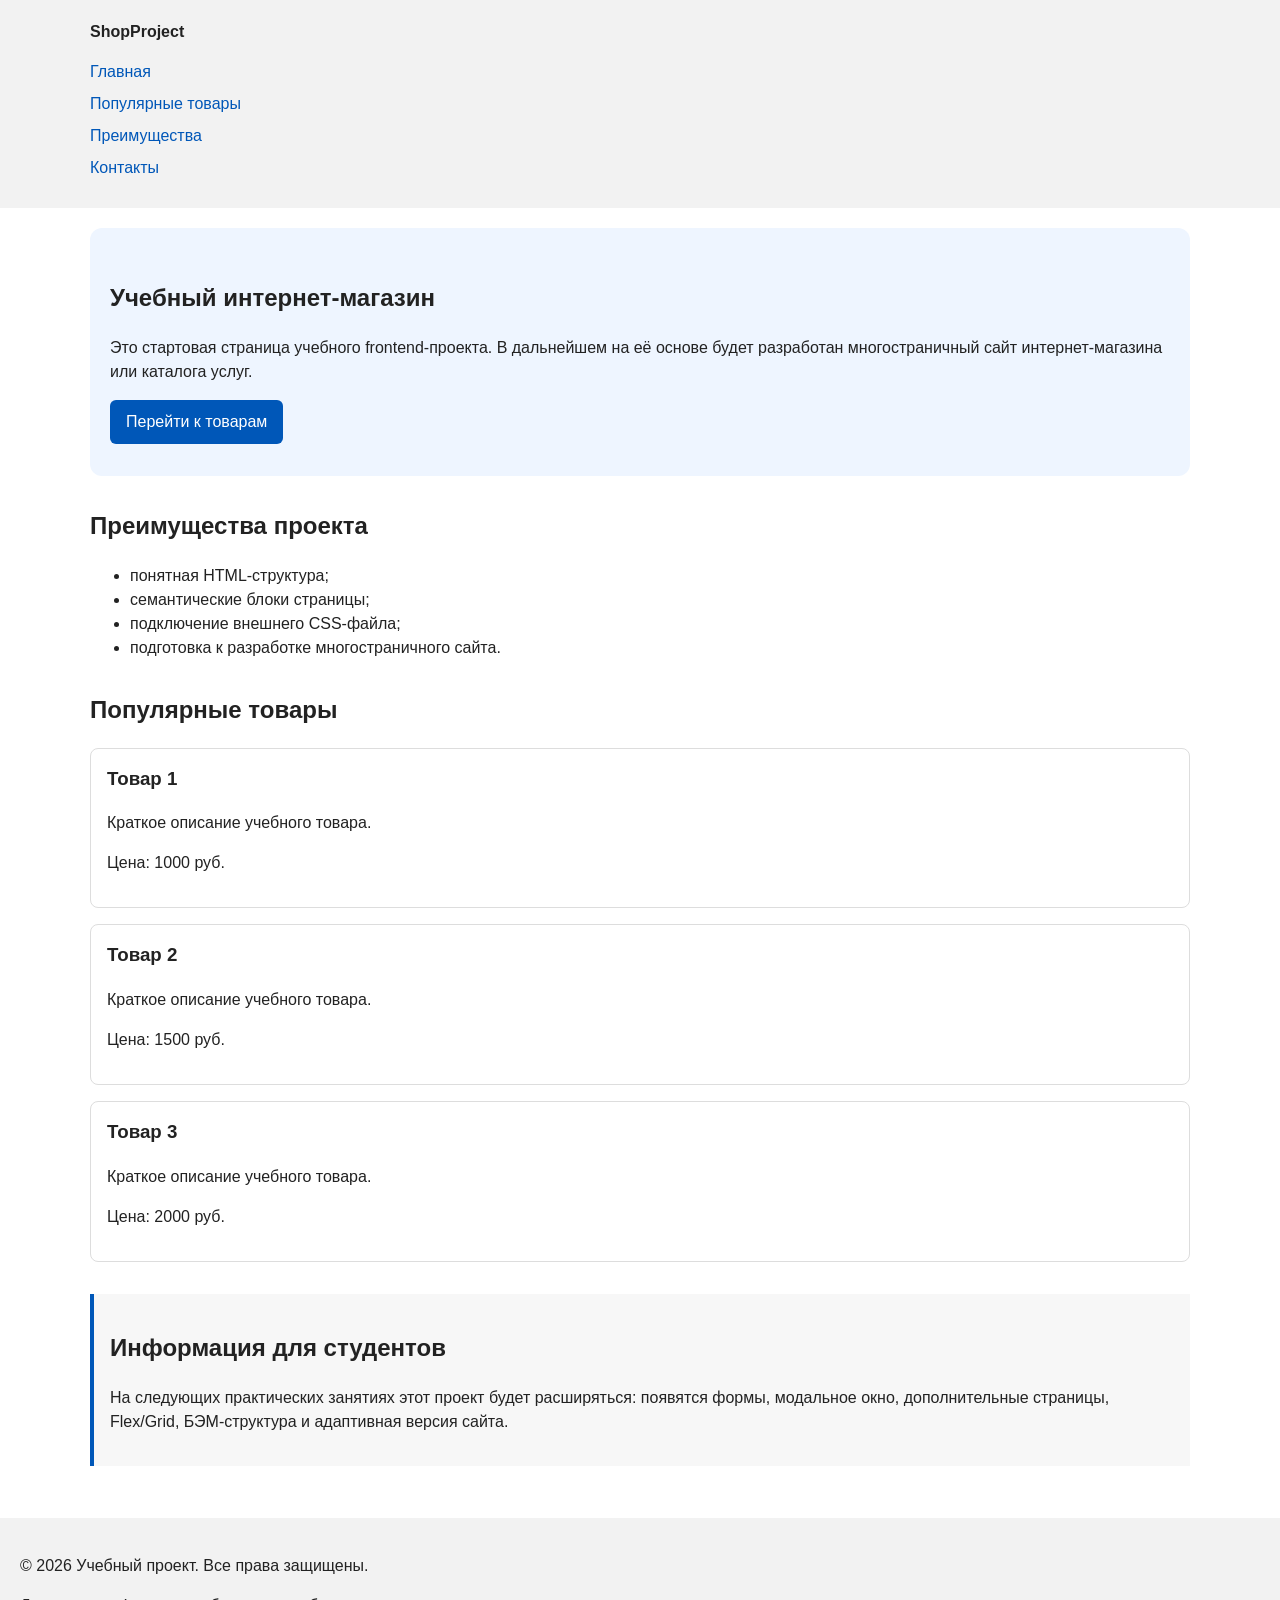
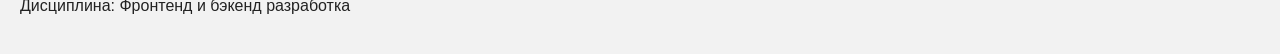
==== index.html @ 4e801cf9 "feat: add semantic HTML structure and base CSS styles" ====
<!DOCTYPE html>
<html lang="ru">
<head>
  <meta charset="UTF-8">
  <meta name="viewport" content="width=device-width, initial-scale=1.0">
  <title>Учебный интернет-магазин</title>
  <link rel="stylesheet" href="css/style.css">
</head>
<body>
  <header>
    <div class="site-header">
      <a class="site-logo" href="index.html">ShopProject</a>
      <nav class="site-nav" aria-label="Основная навигация">
        <ul class="site-nav__list">
          <li><a href="index.html">Главная</a></li>
          <li><a href="#popular">Популярные товары</a></li>
          <li><a href="#advantages">Преимущества</a></li>
          <li><a href="#contacts">Контакты</a></li>
        </ul>
      </nav>
    </div>
  </header>

  <main>
    <section class="hero">
      <h1>Учебный интернет-магазин</h1>
      <p>
        Это стартовая страница учебного frontend-проекта.
        В дальнейшем на её основе будет разработан многостраничный сайт
        интернет-магазина или каталога услуг.
      </p>
      <a class="button" href="#popular">Перейти к товарам</a>
    </section>

    <section class="section" id="advantages">
      <h2>Преимущества проекта</h2>
      <ul class="advantages-list">
        <li>понятная HTML-структура;</li>
        <li>семантические блоки страницы;</li>
        <li>подключение внешнего CSS-файла;</li>
        <li>подготовка к разработке многостраничного сайта.</li>
      </ul>
    </section>

    <section class="section" id="popular">
      <h2>Популярные товары</h2>
      <article class="product-card">
        <h3>Товар 1</h3>
        <p>Краткое описание учебного товара.</p>
        <p>Цена: 1000 руб.</p>
      </article>
      <article class="product-card">
        <h3>Товар 2</h3>
        <p>Краткое описание учебного товара.</p>
        <p>Цена: 1500 руб.</p>
      </article>
      <article class="product-card">
        <h3>Товар 3</h3>
        <p>Краткое описание учебного товара.</p>
        <p>Цена: 2000 руб.</p>
      </article>
    </section>

    <aside class="aside-info">
      <h2>Информация для студентов</h2>
      <p>
        На следующих практических занятиях этот проект будет расширяться:
        появятся формы, модальное окно, дополнительные страницы, Flex/Grid,
        БЭМ-структура и адаптивная версия сайта.
      </p>
    </aside>
  </main>

  <footer id="contacts">
    <p>&copy; 2026 Учебный проект. Все права защищены.</p>
    <p>Дисциплина: Фронтенд и бэкенд разработка</p>
  </footer>
</body>
</html>
---- css/style.css ----
/*
  Универсальное правило для всех элементов.
  border-box делает расчёт размеров более понятным:
  width включает content, padding и border.
*/
* {
  box-sizing: border-box;
}

/*
  Убираем стандартный внешний отступ браузера у body.
  Без этого вокруг страницы может появиться белая рамка.
*/
body {
  margin: 0;
  font-family: Arial, sans-serif;
  line-height: 1.5;
  color: #222222;
  background-color: #ffffff;
}

/*
  Задаём внутренние отступы для основных областей страницы.
  Это делает содержимое визуально отделённым от краёв окна браузера.
*/
header,
main,
footer {
  padding: 20px;
}

/*
  Оформляем шапку страницы.
  Пока используется простой светло-серый фон.
*/
header {
  background-color: #f2f2f2;
}

/*
  Оформляем подвал страницы тем же фоном,
  чтобы визуально отделить его от основного содержимого.
*/
footer {
  background-color: #f2f2f2;
}

/*
  Ограничиваем ширину содержимого шапки,
  чтобы оно не растягивалось слишком сильно на широких экранах.
*/
.site-header {
  max-width: 1100px;
  margin: 0 auto;
}

/*
  Оформляем текстовый логотип.
*/
.site-logo {
  font-weight: bold;
  text-decoration: none;
  color: #222222;
}

/*
  Убираем стандартные отступы и маркеры списка навигации.
*/
.site-nav__list {
  padding: 0;
  margin: 16px 0 0;
  list-style: none;
}

/*
  Добавляем расстояние между пунктами меню.
*/
.site-nav__list li {
  margin-bottom: 8px;
}

/*
  Оформляем ссылки меню.
*/
.site-nav__list a {
  color: #0057b8;
  text-decoration: none;
}

/*
  При наведении мыши подчёркиваем ссылку.
  Подробно состояния интерфейса будут рассмотрены в практической работе 1.7.
*/
.site-nav__list a:hover {
  text-decoration: underline;
}

/*
  Hero-блок — первый крупный блок страницы.
  Он визуально отделяется от остальных разделов фоном и отступами.
*/
.hero {
  max-width: 1100px;
  margin: 0 auto 32px;
  padding: 32px 20px;
  background-color: #eef5ff;
  border-radius: 12px;
}

/*
  Общий класс для разделов страницы.
*/
.section {
  max-width: 1100px;
  margin: 0 auto 32px;
}

/*
  Убираем лишний верхний отступ у заголовков разделов.
*/
.section h2 {
  margin-top: 0;
}

/*
  Карточка товара — самостоятельный блок.
  На следующих занятиях карточки будут доработаны и выстроены в сетку.
*/
.product-card {
  margin-bottom: 16px;
  padding: 16px;
  border: 1px solid #dddddd;
  border-radius: 8px;
  background-color: #ffffff;
}

/*
  Убираем лишний верхний отступ у заголовка карточки.
*/
.product-card h3 {
  margin-top: 0;
}

/*
  Пока это обычная ссылка, но визуально она оформляется как кнопка.
*/
.button {
  display: inline-block;
  padding: 10px 16px;
  color: #ffffff;
  background-color: #0057b8;
  text-decoration: none;
  border-radius: 6px;
}

/*
  Простое состояние наведения для кнопки.
*/
.button:hover {
  background-color: #003f86;
}

/*
  Дополнительный информационный блок.
*/
.aside-info {
  max-width: 1100px;
  margin: 0 auto 32px;
  padding: 16px;
  border-left: 4px solid #0057b8;
  background-color: #f7f7f7;
}
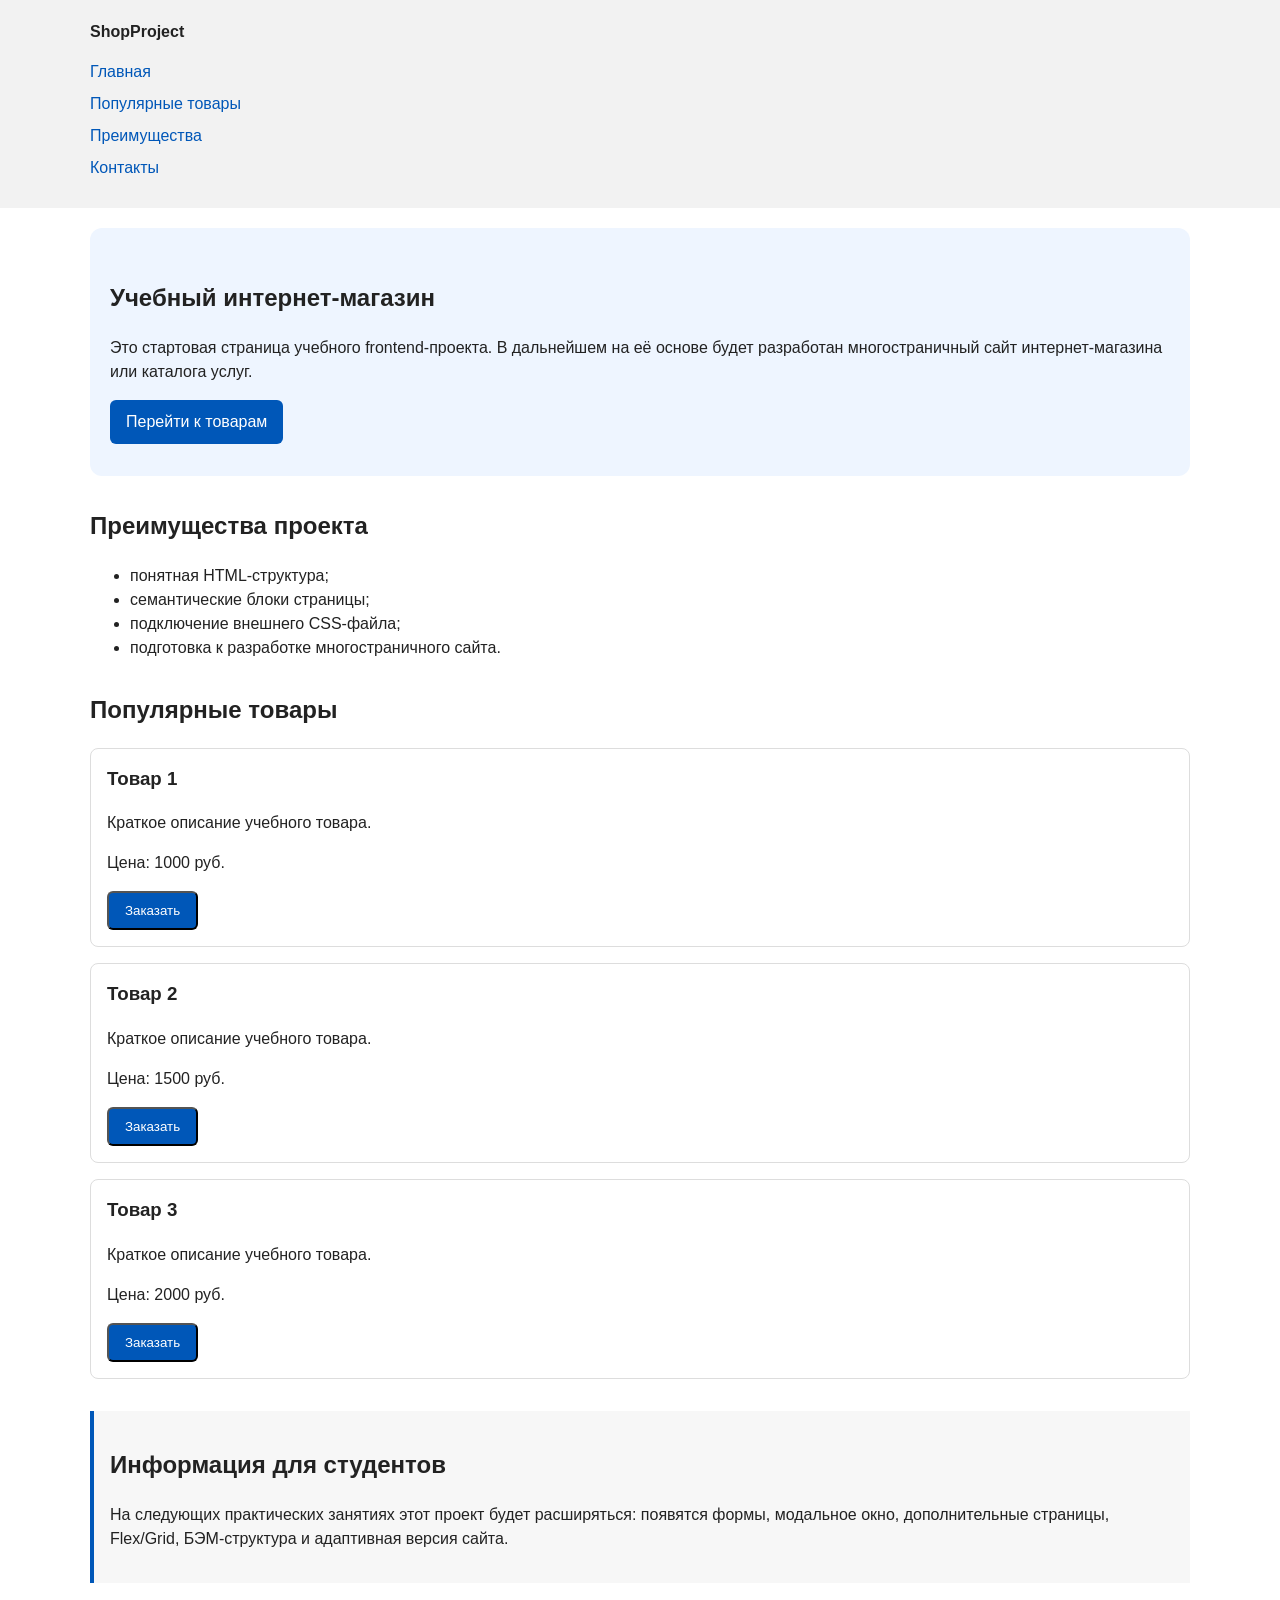
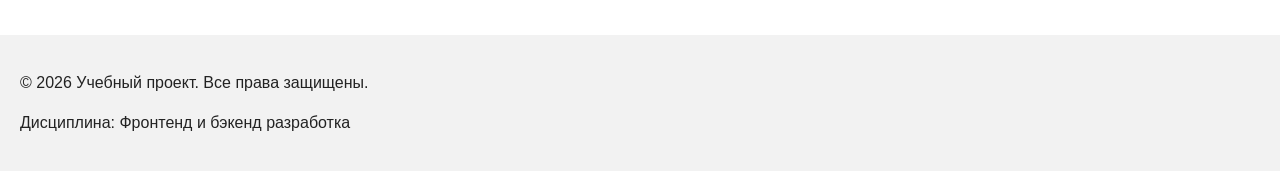
==== commit ecf01109: "feat: add order form modal and validation" ====
--- a/index.html
+++ b/index.html
@@ -5,6 +5,7 @@
   <meta name="viewport" content="width=device-width, initial-scale=1.0">
   <title>Учебный интернет-магазин</title>
   <link rel="stylesheet" href="css/style.css">
+  <script src="js/main.js" defer></script>
 </head>
 <body>
   <header>
@@ -48,16 +49,25 @@
         <h3>Товар 1</h3>
         <p>Краткое описание учебного товара.</p>
         <p>Цена: 1000 руб.</p>
+        <button class="button product-card__button" type="button" data-product="Товар 1">
+            Заказать
+        </button>
       </article>
       <article class="product-card">
         <h3>Товар 2</h3>
         <p>Краткое описание учебного товара.</p>
         <p>Цена: 1500 руб.</p>
+        <button class="button product-card__button" type="button" data-product="Товар 1">
+            Заказать
+        </button>
       </article>
       <article class="product-card">
         <h3>Товар 3</h3>
         <p>Краткое описание учебного товара.</p>
         <p>Цена: 2000 руб.</p>
+        <button class="button product-card__button" type="button" data-product="Товар 1">
+            Заказать
+        </button>
       </article>
     </section>
 
@@ -75,5 +85,101 @@
     <p>&copy; 2026 Учебный проект. Все права защищены.</p>
     <p>Дисциплина: Фронтенд и бэкенд разработка</p>
   </footer>
+  <dialog class="order-dialog" id="order-dialog" aria-labelledby="order-dialog-title">
+  <h2 id="order-dialog-title">Оформление заявки</h2>
+  <form class="order-form" id="order-form" action="#" method="post" novalidate>
+    <input id="selected-product" name="selected-product" type="hidden">
+
+    <div class="form-field">
+      <label for="order-name">Имя</label>
+      <input
+        id="order-name"
+        name="name"
+        type="text"
+        placeholder="Введите ваше имя"
+        minlength="2"
+        autocomplete="given-name"
+        required
+      >
+    </div>
+
+    <div class="form-field">
+      <label for="order-email">E-mail</label>
+      <input
+        id="order-email"
+        name="email"
+        type="email"
+        placeholder="example@mail.ru"
+        autocomplete="email"
+        required
+      >
+    </div>
+
+    <div class="form-field">
+      <label for="order-phone">Телефон</label>
+      <input
+        id="order-phone"
+        name="phone"
+        type="tel"
+        inputmode="tel"
+        placeholder="+7 (900) 000-00-00"
+        pattern="^\+7 \(\d{3}\) \d{3}-\d{2}-\d{2}$"
+        required
+      >
+      <small>Формат: +7 (900) 000-00-00</small>
+    </div>
+
+    <div class="form-field">
+      <label for="order-date">Дата связи</label>
+      <input
+        id="order-date"
+        name="date"
+        type="date"
+      >
+    </div>
+
+    <div class="form-field">
+      <label for="order-topic">Тема заявки</label>
+      <select id="order-topic" name="topic" required>
+        <option value="">Выберите тему</option>
+        <option value="product">Заказ товара</option>
+        <option value="consultation">Консультация</option>
+        <option value="delivery">Доставка</option>
+      </select>
+    </div>
+
+    <div class="form-field">
+      <label for="order-comment">Комментарий</label>
+      <textarea
+        id="order-comment"
+        name="comment"
+        rows="4"
+        placeholder="Укажите дополнительную информацию"
+      ></textarea>
+    </div>
+
+    <div class="form-field form-field--checkbox">
+      <label>
+        <input
+          id="order-agreement"
+          name="agreement"
+          type="checkbox"
+          required
+        >
+        Я согласен на обработку данных
+      </label>
+    </div>
+
+    <div class="form-actions">
+      <button type="button" id="close-order-dialog">Закрыть</button>
+      <button type="submit">Отправить заявку</button>
+    </div>
+  </form>
+</dialog>
+
+<p class="success-message" id="success-message" hidden>
+  Форма успешно отправлена!
+</p>
+
 </body>
 </html>
--- a/css/style.css
+++ b/css/style.css
@@ -170,3 +170,106 @@
   border-left: 4px solid #0057b8;
   background-color: #f7f7f7;
 }
+
+/*
+  Модальное окно.
+  Элемент dialog сам умеет открываться поверх страницы.
+*/
+.order-dialog {
+  width: min(100% - 32px, 560px);
+  padding: 24px;
+  border: none;
+  border-radius: 12px;
+}
+
+/*
+  Затемнение фона за модальным окном.
+*/
+.order-dialog::backdrop {
+  background-color: rgba(0, 0, 0, 0.5);
+}
+
+/*
+  Поле формы.
+  Каждый блок получает нижний отступ.
+*/
+.form-field {
+  margin-bottom: 16px;
+}
+
+/*
+  Подпись поля.
+*/
+.form-field label {
+  display: block;
+  margin-bottom: 6px;
+}
+
+/*
+  Основные поля формы.
+*/
+.form-field input,
+.form-field select,
+.form-field textarea {
+  width: 100%;
+  padding: 10px 12px;
+  border: 1px solid #cccccc;
+  border-radius: 6px;
+  font: inherit;
+}
+
+/*
+  Checkbox не должен занимать всю ширину.
+*/
+.form-field input[type="checkbox"] {
+  width: auto;
+}
+
+/*
+  Подсказка под полем телефона.
+*/
+.form-field small {
+  display: block;
+  margin-top: 4px;
+  color: #666666;
+}
+
+/*
+  Видимый фокус для клавиатурной навигации.
+*/
+.form-field input:focus-visible,
+.form-field select:focus-visible,
+.form-field textarea:focus-visible,
+.form-actions button:focus-visible {
+  outline: 2px solid #0057b8;
+  outline-offset: 2px;
+}
+
+/*
+  Подсветка ошибочных полей.
+  Атрибут aria-invalid будет добавляться через JavaScript.
+*/
+[aria-invalid="true"] {
+  border-color: #b00020;
+}
+
+/*
+  Кнопки формы.
+*/
+.form-actions {
+  display: flex;
+  gap: 12px;
+  margin-top: 20px;
+}
+
+/*
+  Сообщение об успешной отправке.
+*/
+.success-message {
+  max-width: 1100px;
+  margin: 24px auto;
+  padding: 16px;
+  border-left: 4px solid #168a2f;
+  background-color: #eefaf0;
+}
+
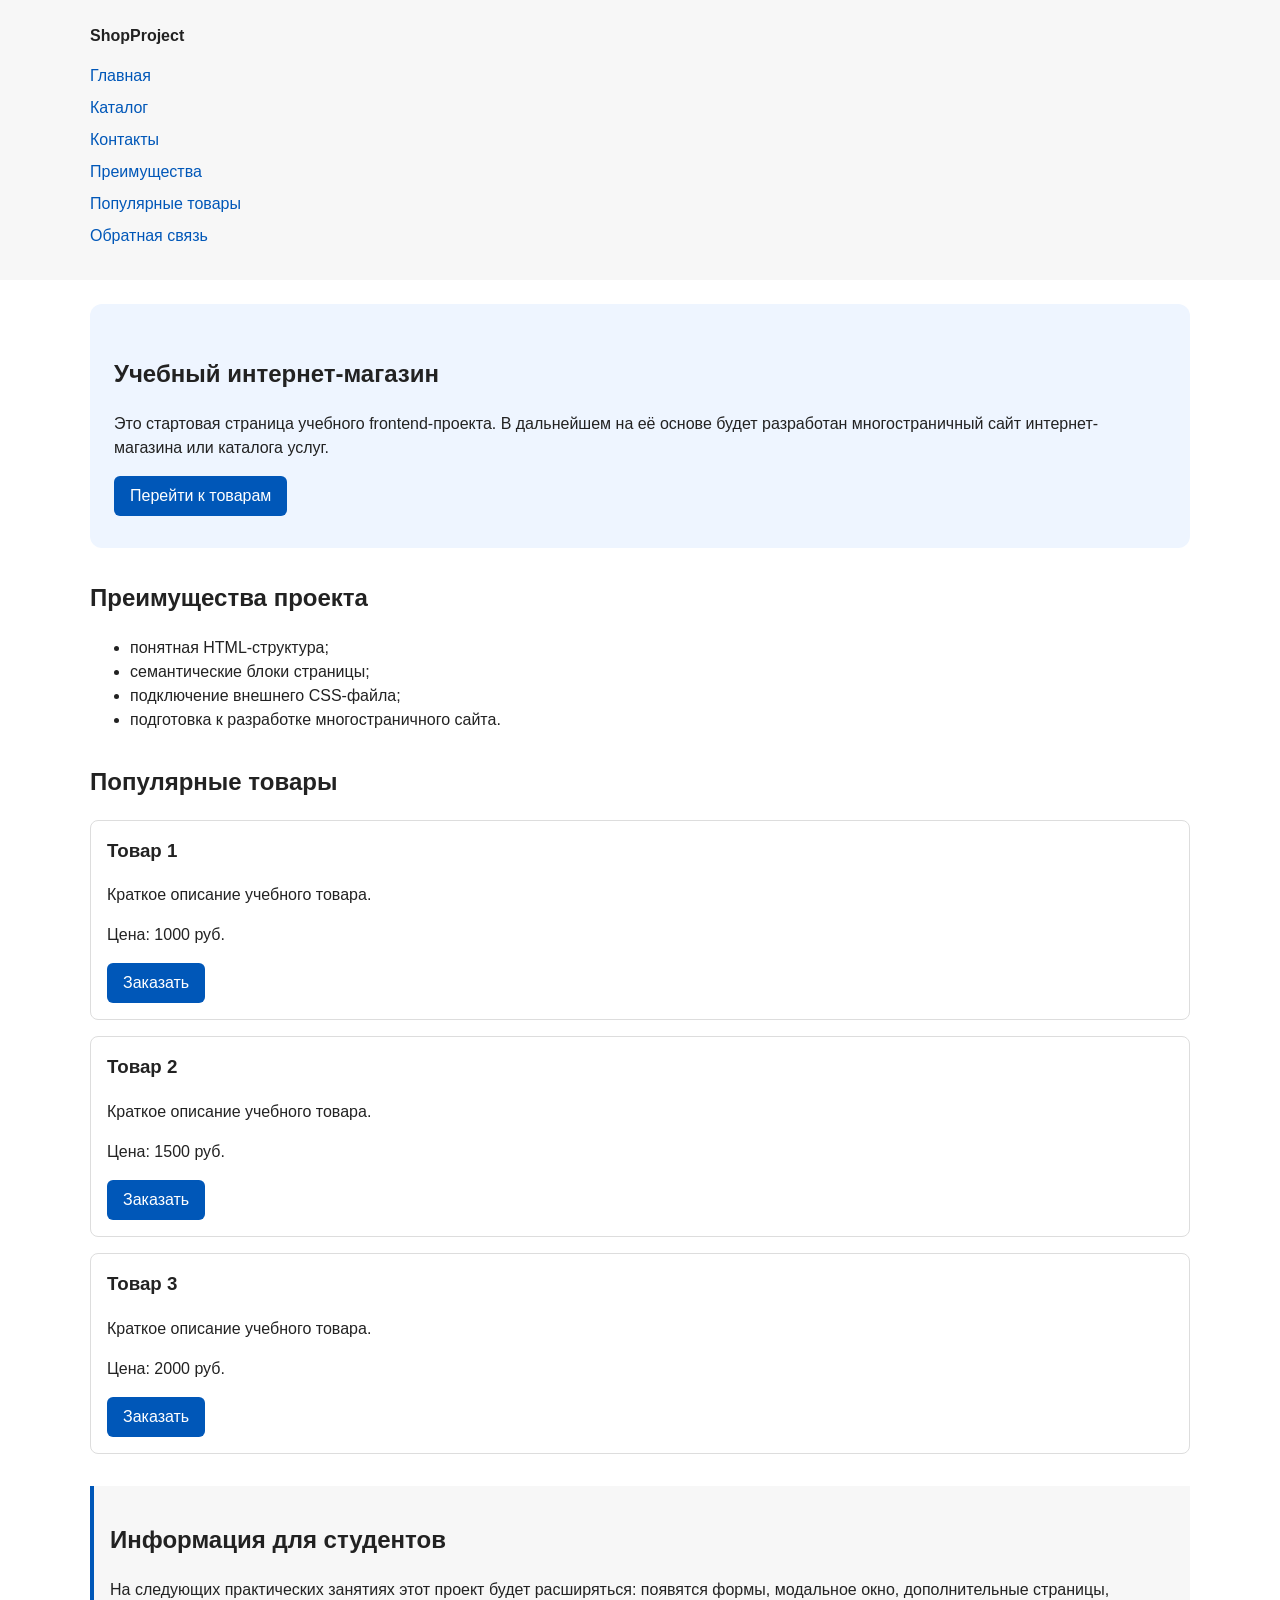
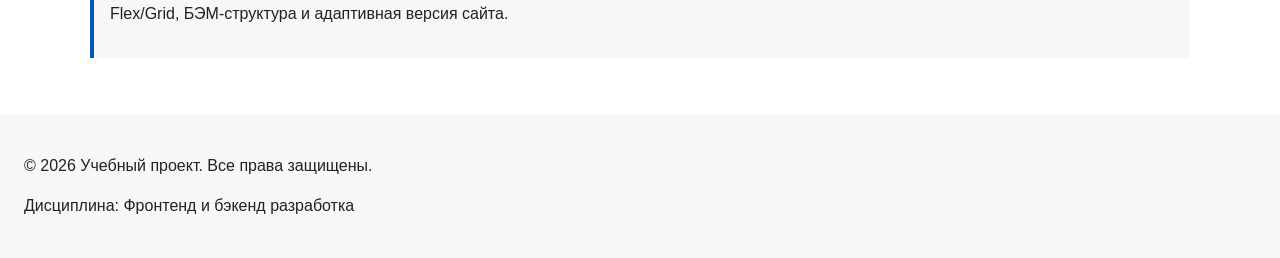
==== commit 1f005fb4: "feat: add multi-page structure navigation and anchors" ====
--- a/index.html
+++ b/index.html
@@ -3,6 +3,7 @@
 <head>
   <meta charset="UTF-8">
   <meta name="viewport" content="width=device-width, initial-scale=1.0">
+  <meta name="description" content="Учебный frontend-проект интернет-магазина.">
   <title>Учебный интернет-магазин</title>
   <link rel="stylesheet" href="css/style.css">
   <script src="js/main.js" defer></script>
@@ -14,9 +15,11 @@
       <nav class="site-nav" aria-label="Основная навигация">
         <ul class="site-nav__list">
           <li><a href="index.html">Главная</a></li>
-          <li><a href="#popular">Популярные товары</a></li>
-          <li><a href="#advantages">Преимущества</a></li>
-          <li><a href="#contacts">Контакты</a></li>
+          <li><a href="catalog.html">Каталог</a></li>
+          <li><a href="contacts.html">Контакты</a></li>
+          <li><a href="index.html#advantages">Преимущества</a></li>
+          <li><a href="index.html#popular">Популярные товары</a></li>
+          <li><a href="index.html#contacts">Обратная связь</a></li>
         </ul>
       </nav>
     </div>
--- a/css/style.css
+++ b/css/style.css
@@ -1,275 +1,282 @@
-/*
-  Универсальное правило для всех элементов.
-  border-box делает расчёт размеров более понятным:
-  width включает content, padding и border.
-*/
+/* ===============================
+   1. Переменные проекта
+   =============================== */
+:root {
+  /* Основные цвета проекта */
+  --color-bg: #ffffff;
+  --color-text: #222222;
+  --color-muted: #666666;
+  --color-primary: #0057b8;
+  --color-primary-dark: #003f86;
+  --color-border: #dddddd;
+  --color-surface: #f7f7f7;
+  --color-surface-accent: #eef5ff;
+  --color-danger: #b00020;
+  --color-success: #168a2f;
+  --color-success-bg: #eefaf0;
+  --color-white: #ffffff;
+
+  /* Отступы */
+  --space-xs: 4px;
+  --space-sm: 8px;
+  --space-md: 16px;
+  --space-lg: 24px;
+  --space-xl: 32px;
+
+  /* Скругления */
+  --radius-sm: 6px;
+  --radius-md: 8px;
+  --radius-lg: 12px;
+
+  /* Размеры */
+  --container-width: 1100px;
+}
+
+/* ===============================
+   2. Базовые стили
+   =============================== */
+html {
+  scroll-behavior: smooth;
+}
+
 * {
   box-sizing: border-box;
 }
 
-/*
-  Убираем стандартный внешний отступ браузера у body.
-  Без этого вокруг страницы может появиться белая рамка.
-*/
 body {
   margin: 0;
   font-family: Arial, sans-serif;
   line-height: 1.5;
-  color: #222222;
-  background-color: #ffffff;
-}
-
-/*
-  Задаём внутренние отступы для основных областей страницы.
-  Это делает содержимое визуально отделённым от краёв окна браузера.
-*/
+  color: var(--color-text);
+  background-color: var(--color-bg);
+}
+
 header,
 main,
 footer {
-  padding: 20px;
-}
-
-/*
-  Оформляем шапку страницы.
-  Пока используется простой светло-серый фон.
-*/
-header {
-  background-color: #f2f2f2;
-}
-
-/*
-  Оформляем подвал страницы тем же фоном,
-  чтобы визуально отделить его от основного содержимого.
-*/
+  padding: var(--space-lg);
+}
+
+header,
 footer {
-  background-color: #f2f2f2;
-}
-
-/*
-  Ограничиваем ширину содержимого шапки,
-  чтобы оно не растягивалось слишком сильно на широких экранах.
-*/
+  background-color: var(--color-surface);
+}
+
+/* ===============================
+   3. Общие элементы интерфейса
+   =============================== */
+a {
+  color: var(--color-primary);
+}
+
+a:hover {
+  color: var(--color-primary-dark);
+}
+
+a:focus-visible {
+  outline: 2px solid var(--color-primary);
+  outline-offset: 3px;
+}
+
+.button {
+  display: inline-block;
+  padding: var(--space-sm) var(--space-md);
+  color: var(--color-white);
+  background-color: var(--color-primary);
+  text-decoration: none;
+  border: none;
+  border-radius: var(--radius-sm);
+  font: inherit;
+  cursor: pointer;
+}
+
+.button:hover {
+  color: var(--color-white);
+  background-color: var(--color-primary-dark);
+}
+
+.button:focus-visible {
+  outline: 2px solid var(--color-primary);
+  outline-offset: 3px;
+}
+
+.button:disabled {
+  opacity: 0.6;
+  cursor: not-allowed;
+}
+
+/* ===============================
+   4. Компоненты страницы
+   =============================== */
+
+/* Шапка и навигация */
 .site-header {
-  max-width: 1100px;
+  max-width: var(--container-width);
   margin: 0 auto;
 }
 
-/*
-  Оформляем текстовый логотип.
-*/
 .site-logo {
   font-weight: bold;
   text-decoration: none;
-  color: #222222;
-}
-
-/*
-  Убираем стандартные отступы и маркеры списка навигации.
-*/
+  color: var(--color-text);
+}
+
 .site-nav__list {
   padding: 0;
-  margin: 16px 0 0;
+  margin: var(--space-md) 0 0;
   list-style: none;
 }
 
-/*
-  Добавляем расстояние между пунктами меню.
-*/
 .site-nav__list li {
-  margin-bottom: 8px;
-}
-
-/*
-  Оформляем ссылки меню.
-*/
+  margin-bottom: var(--space-sm);
+}
+
 .site-nav__list a {
-  color: #0057b8;
   text-decoration: none;
 }
 
-/*
-  При наведении мыши подчёркиваем ссылку.
-  Подробно состояния интерфейса будут рассмотрены в практической работе 1.7.
-*/
 .site-nav__list a:hover {
   text-decoration: underline;
 }
 
-/*
-  Hero-блок — первый крупный блок страницы.
-  Он визуально отделяется от остальных разделов фоном и отступами.
-*/
+/* Хлебные крошки */
+.breadcrumbs {
+  max-width: var(--container-width);
+  margin: 0 auto var(--space-md);
+  font-size: 14px;
+  color: var(--color-muted);
+}
+
+.breadcrumbs a {
+  color: var(--color-primary);
+}
+
+.breadcrumbs span::before {
+  content: " / ";
+  color: var(--color-muted);
+}
+
+/* Подсветка цели якорной ссылки */
+:target {
+  outline: 2px dashed var(--color-primary);
+  outline-offset: 4px;
+}
+
+/* Hero-блок и секции */
 .hero {
-  max-width: 1100px;
-  margin: 0 auto 32px;
-  padding: 32px 20px;
-  background-color: #eef5ff;
-  border-radius: 12px;
-}
-
-/*
-  Общий класс для разделов страницы.
-*/
+  max-width: var(--container-width);
+  margin: 0 auto var(--space-xl);
+  padding: var(--space-xl) var(--space-lg);
+  background-color: var(--color-surface-accent);
+  border-radius: var(--radius-lg);
+}
+
 .section {
-  max-width: 1100px;
-  margin: 0 auto 32px;
-}
-
-/*
-  Убираем лишний верхний отступ у заголовков разделов.
-*/
+  max-width: var(--container-width);
+  margin: 0 auto var(--space-xl);
+}
+
 .section h2 {
   margin-top: 0;
 }
 
-/*
-  Карточка товара — самостоятельный блок.
-  На следующих занятиях карточки будут доработаны и выстроены в сетку.
-*/
+/* Карточка товара */
 .product-card {
-  margin-bottom: 16px;
-  padding: 16px;
-  border: 1px solid #dddddd;
-  border-radius: 8px;
-  background-color: #ffffff;
-}
-
-/*
-  Убираем лишний верхний отступ у заголовка карточки.
-*/
+  margin-bottom: var(--space-md);
+  padding: var(--space-md);
+  border: 1px solid var(--color-border);
+  border-radius: var(--radius-md);
+  background-color: var(--color-bg);
+}
+
+.product-card:hover {
+  border-color: var(--color-primary);
+}
+
 .product-card h3 {
   margin-top: 0;
 }
 
-/*
-  Пока это обычная ссылка, но визуально она оформляется как кнопка.
-*/
-.button {
-  display: inline-block;
-  padding: 10px 16px;
-  color: #ffffff;
-  background-color: #0057b8;
-  text-decoration: none;
-  border-radius: 6px;
-}
-
-/*
-  Простое состояние наведения для кнопки.
-*/
-.button:hover {
-  background-color: #003f86;
-}
-
-/*
-  Дополнительный информационный блок.
-*/
+/* Дополнительный информационный блок */
 .aside-info {
-  max-width: 1100px;
-  margin: 0 auto 32px;
-  padding: 16px;
-  border-left: 4px solid #0057b8;
-  background-color: #f7f7f7;
-}
-
-/*
-  Модальное окно.
-  Элемент dialog сам умеет открываться поверх страницы.
-*/
+  max-width: var(--container-width);
+  margin: 0 auto var(--space-xl);
+  padding: var(--space-md);
+  border-left: 4px solid var(--color-primary);
+  background-color: var(--color-surface);
+}
+
+/* ===============================
+   5. Форма и модальное окно
+   =============================== */
 .order-dialog {
   width: min(100% - 32px, 560px);
-  padding: 24px;
+  padding: var(--space-lg);
   border: none;
-  border-radius: 12px;
-}
-
-/*
-  Затемнение фона за модальным окном.
-*/
+  border-radius: var(--radius-lg);
+}
+
 .order-dialog::backdrop {
   background-color: rgba(0, 0, 0, 0.5);
 }
 
-/*
-  Поле формы.
-  Каждый блок получает нижний отступ.
-*/
 .form-field {
-  margin-bottom: 16px;
-}
-
-/*
-  Подпись поля.
-*/
+  margin-bottom: var(--space-md);
+}
+
 .form-field label {
   display: block;
-  margin-bottom: 6px;
-}
-
-/*
-  Основные поля формы.
-*/
+  margin-bottom: var(--space-xs);
+}
+
 .form-field input,
 .form-field select,
 .form-field textarea {
   width: 100%;
   padding: 10px 12px;
-  border: 1px solid #cccccc;
-  border-radius: 6px;
+  border: 1px solid var(--color-border);
+  border-radius: var(--radius-sm);
   font: inherit;
 }
 
-/*
-  Checkbox не должен занимать всю ширину.
-*/
 .form-field input[type="checkbox"] {
   width: auto;
 }
 
-/*
-  Подсказка под полем телефона.
-*/
 .form-field small {
   display: block;
-  margin-top: 4px;
-  color: #666666;
-}
-
-/*
-  Видимый фокус для клавиатурной навигации.
-*/
+  margin-top: var(--space-xs);
+  color: var(--color-muted);
+}
+
+.form-field input:hover,
+.form-field select:hover,
+.form-field textarea:hover {
+  border-color: var(--color-primary);
+}
+
 .form-field input:focus-visible,
 .form-field select:focus-visible,
 .form-field textarea:focus-visible,
 .form-actions button:focus-visible {
-  outline: 2px solid #0057b8;
-  outline-offset: 2px;
-}
-
-/*
-  Подсветка ошибочных полей.
-  Атрибут aria-invalid будет добавляться через JavaScript.
-*/
+  outline: 2px solid var(--color-primary);
+  outline-offset: 3px;
+}
+
 [aria-invalid="true"] {
-  border-color: #b00020;
-}
-
-/*
-  Кнопки формы.
-*/
+  border-color: var(--color-danger);
+}
+
 .form-actions {
   display: flex;
-  gap: 12px;
-  margin-top: 20px;
-}
-
-/*
-  Сообщение об успешной отправке.
-*/
+  gap: var(--space-md);
+  margin-top: var(--space-lg);
+}
+
 .success-message {
-  max-width: 1100px;
-  margin: 24px auto;
-  padding: 16px;
-  border-left: 4px solid #168a2f;
-  background-color: #eefaf0;
-}
-
+  max-width: var(--container-width);
+  margin: var(--space-lg) auto;
+  padding: var(--space-md);
+  border-left: 4px solid var(--color-success);
+  background-color: var(--color-success-bg);
+}
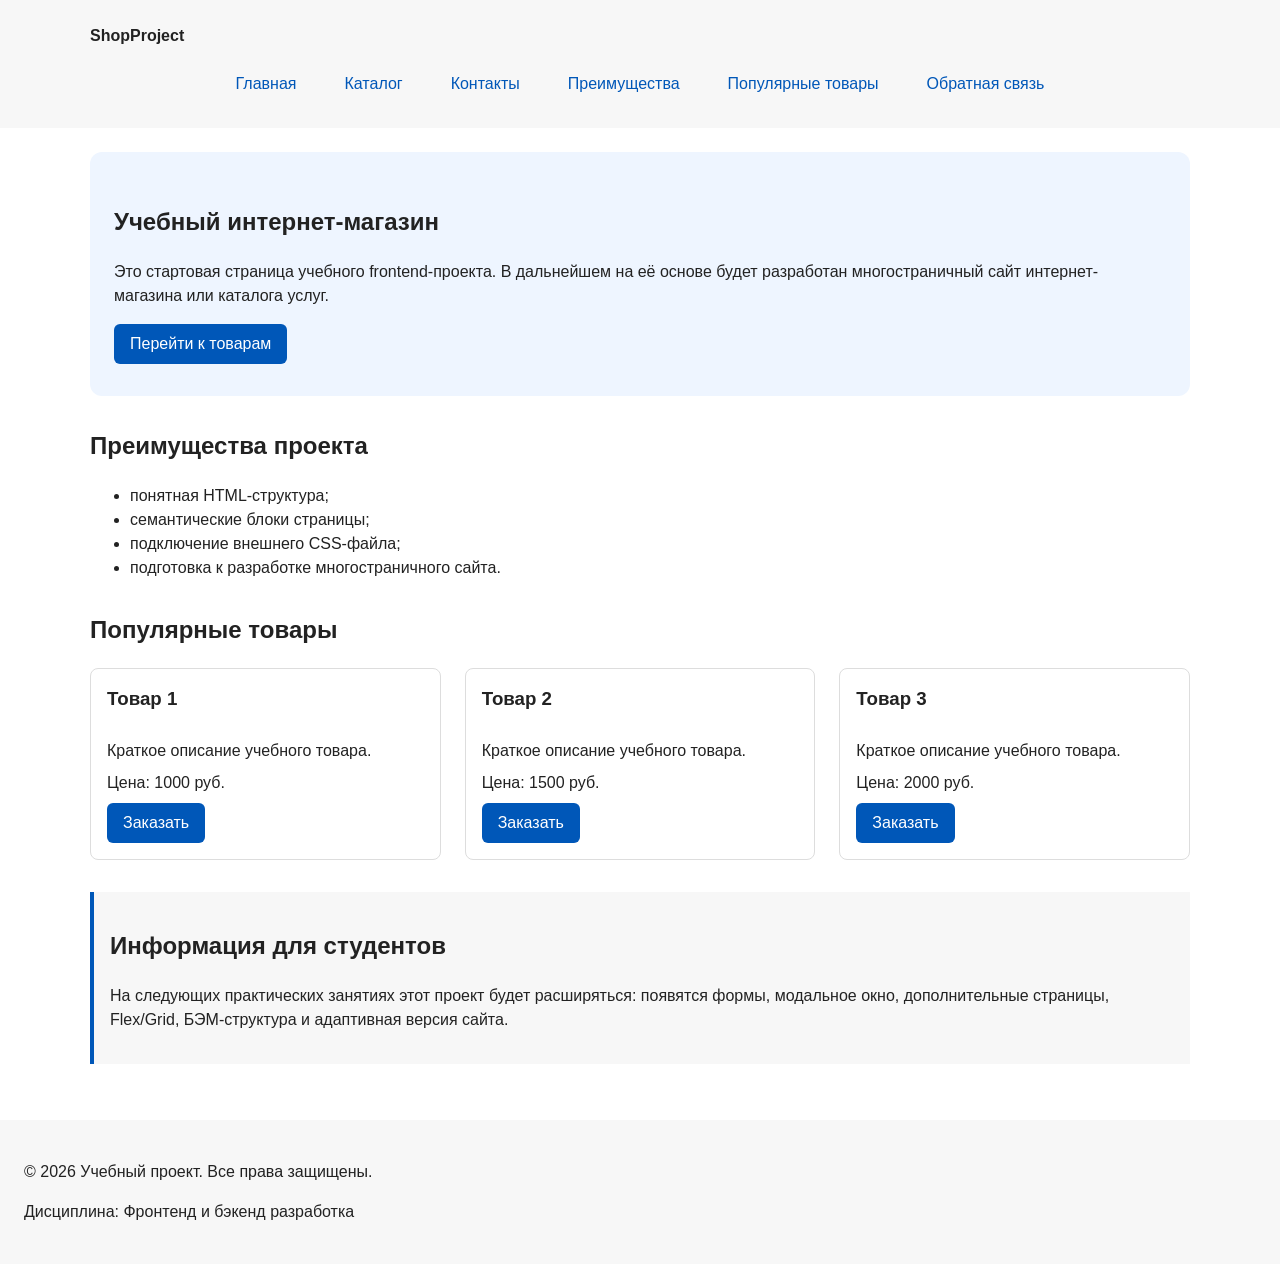
==== commit 6d08b5a0: "feat: add flex navigation and grid catalog layout" ====
--- a/index.html
+++ b/index.html
@@ -48,30 +48,32 @@
 
     <section class="section" id="popular">
       <h2>Популярные товары</h2>
-      <article class="product-card">
-        <h3>Товар 1</h3>
-        <p>Краткое описание учебного товара.</p>
-        <p>Цена: 1000 руб.</p>
-        <button class="button product-card__button" type="button" data-product="Товар 1">
-            Заказать
-        </button>
-      </article>
-      <article class="product-card">
-        <h3>Товар 2</h3>
-        <p>Краткое описание учебного товара.</p>
-        <p>Цена: 1500 руб.</p>
-        <button class="button product-card__button" type="button" data-product="Товар 1">
-            Заказать
-        </button>
-      </article>
-      <article class="product-card">
-        <h3>Товар 3</h3>
-        <p>Краткое описание учебного товара.</p>
-        <p>Цена: 2000 руб.</p>
-        <button class="button product-card__button" type="button" data-product="Товар 1">
-            Заказать
-        </button>
-      </article>
+      <div class="products-grid">
+        <article class="product-card">
+          <h3>Товар 1</h3>
+          <p>Краткое описание учебного товара.</p>
+          <p>Цена: 1000 руб.</p>
+          <button class="button product-card__button" type="button" data-product="Товар 1">
+              Заказать
+          </button>
+        </article>
+        <article class="product-card">
+          <h3>Товар 2</h3>
+          <p>Краткое описание учебного товара.</p>
+          <p>Цена: 1500 руб.</p>
+          <button class="button product-card__button" type="button" data-product="Товар 2">
+              Заказать
+          </button>
+        </article>
+        <article class="product-card">
+          <h3>Товар 3</h3>
+          <p>Краткое описание учебного товара.</p>
+          <p>Цена: 2000 руб.</p>
+          <button class="button product-card__button" type="button" data-product="Товар 3">
+              Заказать
+          </button>
+        </article>
+      </div>
     </section>
 
     <aside class="aside-info">
--- a/css/style.css
+++ b/css/style.css
@@ -122,21 +122,27 @@
 }
 
 .site-nav__list {
+  display: flex;
+  flex-wrap: wrap;
+  justify-content: center;
+  align-items: center;
+  gap: var(--space-md);
   padding: 0;
   margin: var(--space-md) 0 0;
   list-style: none;
 }
 
-.site-nav__list li {
-  margin-bottom: var(--space-sm);
-}
-
 .site-nav__list a {
+  display: inline-block;
+  padding: var(--space-sm) var(--space-md);
+  color: var(--color-primary);
   text-decoration: none;
+  border-radius: var(--radius-sm);
 }
 
 .site-nav__list a:hover {
-  text-decoration: underline;
+  color: var(--color-white);
+  background-color: var(--color-primary);
 }
 
 /* Хлебные крошки */
@@ -182,7 +188,10 @@
 
 /* Карточка товара */
 .product-card {
-  margin-bottom: var(--space-md);
+  display: flex;
+  flex-direction: column;
+  gap: var(--space-sm);
+  margin-bottom: 0;
   padding: var(--space-md);
   border: 1px solid var(--color-border);
   border-radius: var(--radius-md);
@@ -197,6 +206,22 @@
   margin-top: 0;
 }
 
+.product-card p {
+  margin: 0;
+}
+
+.product-card .button {
+  margin-top: auto;
+  align-self: flex-start;
+}
+
+/* Сетка карточек товаров */
+.products-grid {
+  display: grid;
+  grid-template-columns: repeat(3, 1fr);
+  gap: var(--space-lg);
+}
+
 /* Дополнительный информационный блок */
 .aside-info {
   max-width: var(--container-width);
@@ -204,6 +229,62 @@
   padding: var(--space-md);
   border-left: 4px solid var(--color-primary);
   background-color: var(--color-surface);
+}
+
+/* Страница каталога: фильтры + товары */
+.catalog-layout {
+  max-width: var(--container-width);
+  margin: 0 auto var(--space-xl);
+  display: grid;
+  grid-template-columns: 260px 1fr;
+  grid-template-areas: "filters products";
+  gap: var(--space-lg);
+}
+
+.catalog-filters {
+  grid-area: filters;
+  padding: var(--space-md);
+  border: 1px solid var(--color-border);
+  border-radius: var(--radius-md);
+  background-color: var(--color-surface);
+}
+
+.catalog-products {
+  grid-area: products;
+}
+
+.catalog-filters h2,
+.catalog-products h2 {
+  margin-top: 0;
+}
+
+.filters-form {
+  display: grid;
+  gap: var(--space-md);
+}
+
+.filters-form fieldset {
+  margin: 0;
+  padding: var(--space-md);
+  border: 1px solid var(--color-border);
+  border-radius: var(--radius-sm);
+}
+
+.filters-form legend {
+  font-weight: 700;
+}
+
+.filters-form label {
+  display: block;
+  margin-bottom: var(--space-sm);
+}
+
+.filters-form input[type="number"] {
+  width: 100%;
+  padding: 8px 10px;
+  border: 1px solid var(--color-border);
+  border-radius: var(--radius-sm);
+  font: inherit;
 }
 
 /* ===============================
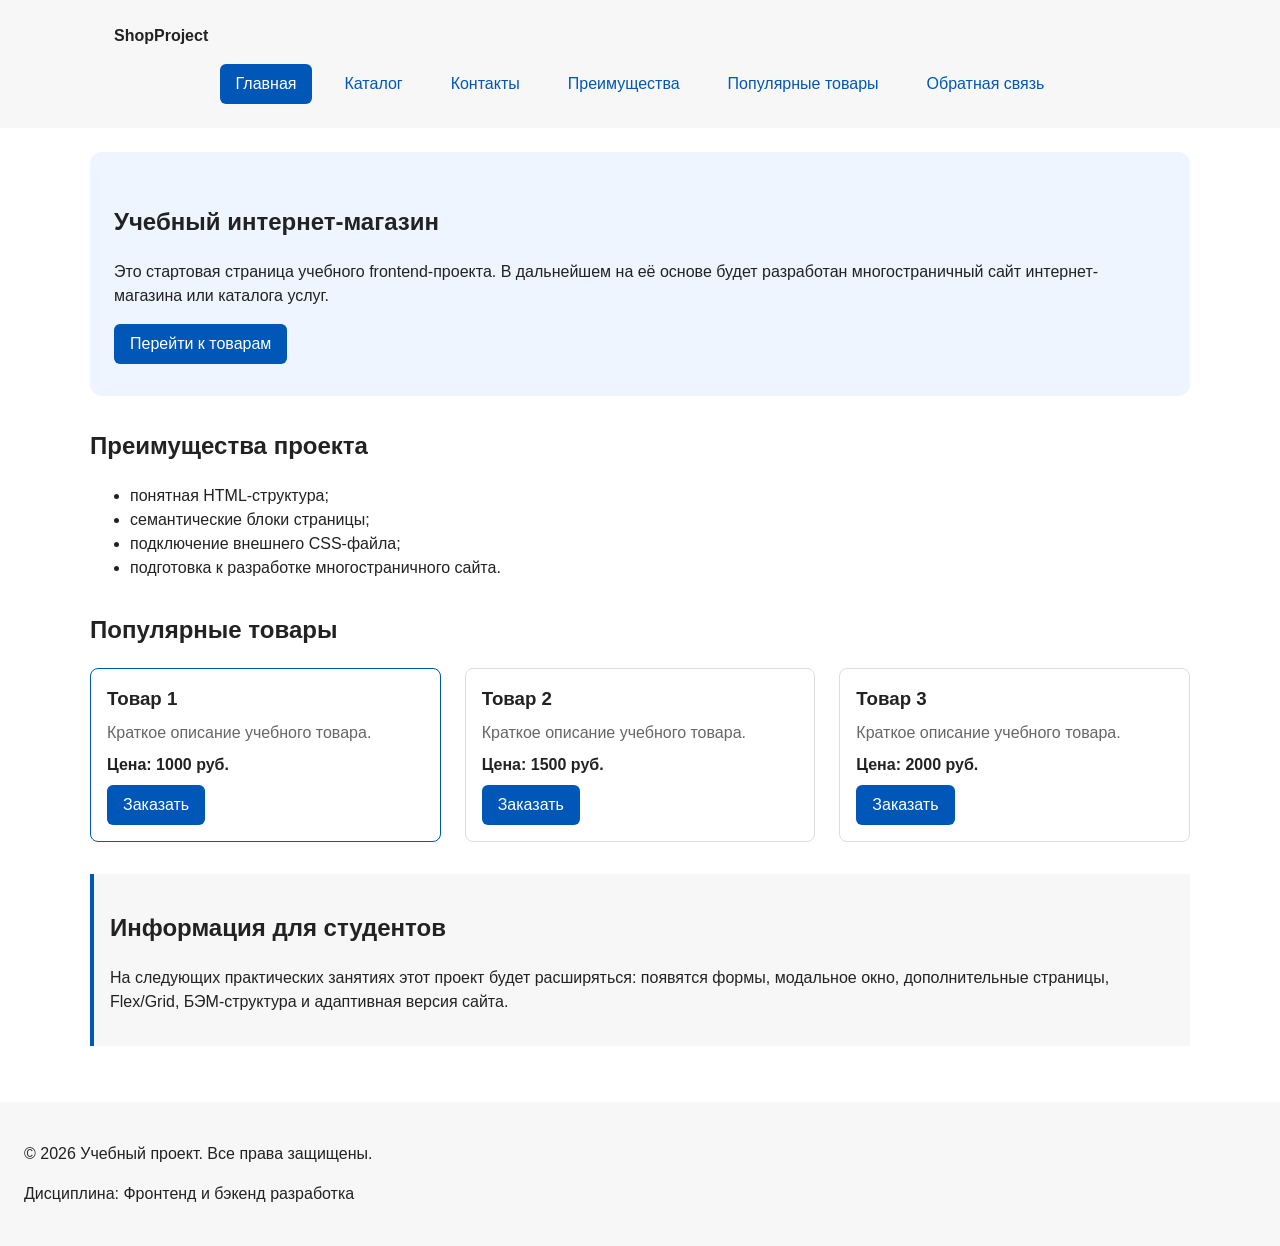
==== commit 1d5f385f: "refactor: apply BEM naming to CSS classes" ====
--- a/index.html
+++ b/index.html
@@ -9,76 +9,88 @@
   <script src="js/main.js" defer></script>
 </head>
 <body>
-  <header>
-    <div class="site-header">
-      <a class="site-logo" href="index.html">ShopProject</a>
+  <header class="site-header">
+    <div class="site-header__inner">
+      <a class="site-header__logo" href="index.html">ShopProject</a>
       <nav class="site-nav" aria-label="Основная навигация">
         <ul class="site-nav__list">
-          <li><a href="index.html">Главная</a></li>
-          <li><a href="catalog.html">Каталог</a></li>
-          <li><a href="contacts.html">Контакты</a></li>
-          <li><a href="index.html#advantages">Преимущества</a></li>
-          <li><a href="index.html#popular">Популярные товары</a></li>
-          <li><a href="index.html#contacts">Обратная связь</a></li>
+          <li class="site-nav__item">
+            <a class="site-nav__link site-nav__link--active" href="index.html" aria-current="page">Главная</a>
+          </li>
+          <li class="site-nav__item">
+            <a class="site-nav__link" href="catalog.html">Каталог</a>
+          </li>
+          <li class="site-nav__item">
+            <a class="site-nav__link" href="contacts.html">Контакты</a>
+          </li>
+          <li class="site-nav__item">
+            <a class="site-nav__link" href="index.html#advantages">Преимущества</a>
+          </li>
+          <li class="site-nav__item">
+            <a class="site-nav__link" href="index.html#popular">Популярные товары</a>
+          </li>
+          <li class="site-nav__item">
+            <a class="site-nav__link" href="index.html#contacts">Обратная связь</a>
+          </li>
         </ul>
       </nav>
     </div>
   </header>
 
-  <main>
+  <main class="page">
     <section class="hero">
-      <h1>Учебный интернет-магазин</h1>
-      <p>
+      <h1 class="hero__title">Учебный интернет-магазин</h1>
+      <p class="hero__text">
         Это стартовая страница учебного frontend-проекта.
         В дальнейшем на её основе будет разработан многостраничный сайт
         интернет-магазина или каталога услуг.
       </p>
-      <a class="button" href="#popular">Перейти к товарам</a>
+      <a class="button button--primary hero__button" href="#popular">Перейти к товарам</a>
     </section>
 
     <section class="section" id="advantages">
-      <h2>Преимущества проекта</h2>
+      <h2 class="section__title">Преимущества проекта</h2>
       <ul class="advantages-list">
-        <li>понятная HTML-структура;</li>
-        <li>семантические блоки страницы;</li>
-        <li>подключение внешнего CSS-файла;</li>
-        <li>подготовка к разработке многостраничного сайта.</li>
+        <li class="advantages-list__item">понятная HTML-структура;</li>
+        <li class="advantages-list__item">семантические блоки страницы;</li>
+        <li class="advantages-list__item">подключение внешнего CSS-файла;</li>
+        <li class="advantages-list__item">подготовка к разработке многостраничного сайта.</li>
       </ul>
     </section>
 
     <section class="section" id="popular">
-      <h2>Популярные товары</h2>
+      <h2 class="section__title">Популярные товары</h2>
       <div class="products-grid">
-        <article class="product-card">
-          <h3>Товар 1</h3>
-          <p>Краткое описание учебного товара.</p>
-          <p>Цена: 1000 руб.</p>
-          <button class="button product-card__button" type="button" data-product="Товар 1">
-              Заказать
+        <article class="product-card product-card--featured">
+          <h3 class="product-card__title">Товар 1</h3>
+          <p class="product-card__description">Краткое описание учебного товара.</p>
+          <p class="product-card__price">Цена: 1000 руб.</p>
+          <button class="button button--primary product-card__button" type="button" data-product="Товар 1">
+            Заказать
           </button>
         </article>
         <article class="product-card">
-          <h3>Товар 2</h3>
-          <p>Краткое описание учебного товара.</p>
-          <p>Цена: 1500 руб.</p>
-          <button class="button product-card__button" type="button" data-product="Товар 2">
-              Заказать
+          <h3 class="product-card__title">Товар 2</h3>
+          <p class="product-card__description">Краткое описание учебного товара.</p>
+          <p class="product-card__price">Цена: 1500 руб.</p>
+          <button class="button button--primary product-card__button" type="button" data-product="Товар 2">
+            Заказать
           </button>
         </article>
         <article class="product-card">
-          <h3>Товар 3</h3>
-          <p>Краткое описание учебного товара.</p>
-          <p>Цена: 2000 руб.</p>
-          <button class="button product-card__button" type="button" data-product="Товар 3">
-              Заказать
+          <h3 class="product-card__title">Товар 3</h3>
+          <p class="product-card__description">Краткое описание учебного товара.</p>
+          <p class="product-card__price">Цена: 2000 руб.</p>
+          <button class="button button--primary product-card__button" type="button" data-product="Товар 3">
+            Заказать
           </button>
         </article>
       </div>
     </section>
 
     <aside class="aside-info">
-      <h2>Информация для студентов</h2>
-      <p>
+      <h2 class="aside-info__title">Информация для студентов</h2>
+      <p class="aside-info__text">
         На следующих практических занятиях этот проект будет расширяться:
         появятся формы, модальное окно, дополнительные страницы, Flex/Grid,
         БЭМ-структура и адаптивная версия сайта.
@@ -86,105 +98,115 @@
     </aside>
   </main>
 
-  <footer id="contacts">
-    <p>&copy; 2026 Учебный проект. Все права защищены.</p>
-    <p>Дисциплина: Фронтенд и бэкенд разработка</p>
+  <footer class="site-footer" id="contacts">
+    <p class="site-footer__text">&copy; 2026 Учебный проект. Все права защищены.</p>
+    <p class="site-footer__text">Дисциплина: Фронтенд и бэкенд разработка</p>
   </footer>
+
   <dialog class="order-dialog" id="order-dialog" aria-labelledby="order-dialog-title">
-  <h2 id="order-dialog-title">Оформление заявки</h2>
-  <form class="order-form" id="order-form" action="#" method="post" novalidate>
-    <input id="selected-product" name="selected-product" type="hidden">
-
-    <div class="form-field">
-      <label for="order-name">Имя</label>
-      <input
-        id="order-name"
-        name="name"
-        type="text"
-        placeholder="Введите ваше имя"
-        minlength="2"
-        autocomplete="given-name"
-        required
-      >
-    </div>
-
-    <div class="form-field">
-      <label for="order-email">E-mail</label>
-      <input
-        id="order-email"
-        name="email"
-        type="email"
-        placeholder="example@mail.ru"
-        autocomplete="email"
-        required
-      >
-    </div>
-
-    <div class="form-field">
-      <label for="order-phone">Телефон</label>
-      <input
-        id="order-phone"
-        name="phone"
-        type="tel"
-        inputmode="tel"
-        placeholder="+7 (900) 000-00-00"
-        pattern="^\+7 \(\d{3}\) \d{3}-\d{2}-\d{2}$"
-        required
-      >
-      <small>Формат: +7 (900) 000-00-00</small>
-    </div>
-
-    <div class="form-field">
-      <label for="order-date">Дата связи</label>
-      <input
-        id="order-date"
-        name="date"
-        type="date"
-      >
-    </div>
-
-    <div class="form-field">
-      <label for="order-topic">Тема заявки</label>
-      <select id="order-topic" name="topic" required>
-        <option value="">Выберите тему</option>
-        <option value="product">Заказ товара</option>
-        <option value="consultation">Консультация</option>
-        <option value="delivery">Доставка</option>
-      </select>
-    </div>
-
-    <div class="form-field">
-      <label for="order-comment">Комментарий</label>
-      <textarea
-        id="order-comment"
-        name="comment"
-        rows="4"
-        placeholder="Укажите дополнительную информацию"
-      ></textarea>
-    </div>
-
-    <div class="form-field form-field--checkbox">
-      <label>
-        <input
-          id="order-agreement"
-          name="agreement"
-          type="checkbox"
+    <h2 class="order-dialog__title" id="order-dialog-title">Оформление заявки</h2>
+    <form class="order-form" id="order-form" action="#" method="post" novalidate>
+      <input id="selected-product" name="selected-product" type="hidden">
+
+      <div class="order-form__field">
+        <label class="order-form__label" for="order-name">Имя</label>
+        <input
+          class="order-form__input"
+          id="order-name"
+          name="name"
+          type="text"
+          placeholder="Введите ваше имя"
+          minlength="2"
+          autocomplete="given-name"
           required
         >
-        Я согласен на обработку данных
-      </label>
-    </div>
-
-    <div class="form-actions">
-      <button type="button" id="close-order-dialog">Закрыть</button>
-      <button type="submit">Отправить заявку</button>
-    </div>
-  </form>
-</dialog>
-
-<p class="success-message" id="success-message" hidden>
-  Форма успешно отправлена!
-</p>
-
+      </div>
+
+      <div class="order-form__field">
+        <label class="order-form__label" for="order-email">E-mail</label>
+        <input
+          class="order-form__input"
+          id="order-email"
+          name="email"
+          type="email"
+          placeholder="example@mail.ru"
+          autocomplete="email"
+          required
+        >
+      </div>
+
+      <div class="order-form__field">
+        <label class="order-form__label" for="order-phone">Телефон</label>
+        <input
+          class="order-form__input"
+          id="order-phone"
+          name="phone"
+          type="tel"
+          inputmode="tel"
+          placeholder="+7 (900) 000-00-00"
+          pattern="^\+7 \(\d{3}\) \d{3}-\d{2}-\d{2}$"
+          required
+        >
+        <small class="order-form__hint">Формат: +7 (900) 000-00-00</small>
+      </div>
+
+      <div class="order-form__field">
+        <label class="order-form__label" for="order-date">Дата связи</label>
+        <input
+          class="order-form__input"
+          id="order-date"
+          name="date"
+          type="date"
+        >
+      </div>
+
+      <div class="order-form__field">
+        <label class="order-form__label" for="order-topic">Тема заявки</label>
+        <select class="order-form__select" id="order-topic" name="topic" required>
+          <option value="">Выберите тему</option>
+          <option value="product">Заказ товара</option>
+          <option value="consultation">Консультация</option>
+          <option value="delivery">Доставка</option>
+        </select>
+      </div>
+
+      <div class="order-form__field">
+        <label class="order-form__label" for="order-comment">Комментарий</label>
+        <textarea
+          class="order-form__textarea"
+          id="order-comment"
+          name="comment"
+          rows="4"
+          placeholder="Укажите дополнительную информацию"
+        ></textarea>
+      </div>
+
+      <div class="order-form__field order-form__field--checkbox">
+        <label class="order-form__label" for="order-agreement">
+          <input
+            class="order-form__checkbox"
+            id="order-agreement"
+            name="agreement"
+            type="checkbox"
+            required
+          >
+          Я согласен на обработку данных
+        </label>
+      </div>
+
+      <div class="order-form__actions">
+        <button class="button button--secondary" type="button" id="close-order-dialog">
+          Закрыть
+        </button>
+        <button class="button button--primary" type="submit">
+          Отправить заявку
+        </button>
+      </div>
+    </form>
+  </dialog>
+
+  <p class="success-message" id="success-message" hidden>
+    Форма успешно отправлена!
+  </p>
 </body>
 </html>
--- a/css/style.css
+++ b/css/style.css
@@ -51,20 +51,6 @@
   background-color: var(--color-bg);
 }
 
-header,
-main,
-footer {
-  padding: var(--space-lg);
-}
-
-header,
-footer {
-  background-color: var(--color-surface);
-}
-
-/* ===============================
-   3. Общие элементы интерфейса
-   =============================== */
 a {
   color: var(--color-primary);
 }
@@ -78,21 +64,49 @@
   outline-offset: 3px;
 }
 
+:target {
+  outline: 2px dashed var(--color-primary);
+  outline-offset: 4px;
+}
+
+[aria-invalid="true"] {
+  border-color: var(--color-danger);
+}
+
+/* ===============================
+   3. Общие блоки интерфейса
+   =============================== */
+
+/* Блок button */
 .button {
   display: inline-block;
   padding: var(--space-sm) var(--space-md);
-  color: var(--color-white);
-  background-color: var(--color-primary);
-  text-decoration: none;
   border: none;
   border-radius: var(--radius-sm);
   font: inherit;
+  text-decoration: none;
   cursor: pointer;
 }
 
-.button:hover {
+.button--primary {
+  color: var(--color-white);
+  background-color: var(--color-primary);
+}
+
+.button--primary:hover {
   color: var(--color-white);
   background-color: var(--color-primary-dark);
+}
+
+.button--secondary {
+  color: var(--color-primary);
+  background-color: transparent;
+  border: 1px solid var(--color-primary);
+}
+
+.button--secondary:hover {
+  color: var(--color-white);
+  background-color: var(--color-primary);
 }
 
 .button:focus-visible {
@@ -100,27 +114,51 @@
   outline-offset: 3px;
 }
 
-.button:disabled {
+.button:disabled,
+.button--disabled {
   opacity: 0.6;
   cursor: not-allowed;
+}
+
+/* Блок breadcrumbs */
+.breadcrumbs {
+  max-width: var(--container-width);
+  margin: 0 auto var(--space-md);
+  font-size: 14px;
+  color: var(--color-muted);
+}
+
+.breadcrumbs__link {
+  color: var(--color-primary);
+}
+
+.breadcrumbs__current::before {
+  content: " / ";
+  color: var(--color-muted);
 }
 
 /* ===============================
    4. Компоненты страницы
    =============================== */
 
-/* Шапка и навигация */
+/* Блок site-header */
 .site-header {
+  background-color: var(--color-surface);
+}
+
+.site-header__inner {
   max-width: var(--container-width);
   margin: 0 auto;
-}
-
-.site-logo {
-  font-weight: bold;
+  padding: var(--space-lg);
+}
+
+.site-header__logo {
+  font-weight: 700;
+  color: var(--color-text);
   text-decoration: none;
-  color: var(--color-text);
-}
-
+}
+
+/* Блок site-nav */
 .site-nav__list {
   display: flex;
   flex-wrap: wrap;
@@ -132,7 +170,7 @@
   list-style: none;
 }
 
-.site-nav__list a {
+.site-nav__link {
   display: inline-block;
   padding: var(--space-sm) var(--space-md);
   color: var(--color-primary);
@@ -140,35 +178,33 @@
   border-radius: var(--radius-sm);
 }
 
-.site-nav__list a:hover {
+.site-nav__link:hover {
   color: var(--color-white);
   background-color: var(--color-primary);
 }
 
-/* Хлебные крошки */
-.breadcrumbs {
-  max-width: var(--container-width);
-  margin: 0 auto var(--space-md);
-  font-size: 14px;
-  color: var(--color-muted);
-}
-
-.breadcrumbs a {
-  color: var(--color-primary);
-}
-
-.breadcrumbs span::before {
-  content: " / ";
-  color: var(--color-muted);
-}
-
-/* Подсветка цели якорной ссылки */
-:target {
-  outline: 2px dashed var(--color-primary);
-  outline-offset: 4px;
-}
-
-/* Hero-блок и секции */
+.site-nav__link:focus-visible {
+  outline: 2px solid var(--color-primary);
+  outline-offset: 3px;
+}
+
+.site-nav__link--active {
+  color: var(--color-white);
+  background-color: var(--color-primary);
+}
+
+/* Блок page (основное содержимое страницы) */
+.page {
+  padding: var(--space-lg);
+}
+
+/* Блок site-footer */
+.site-footer {
+  padding: var(--space-lg);
+  background-color: var(--color-surface);
+}
+
+/* Блок hero */
 .hero {
   max-width: var(--container-width);
   margin: 0 auto var(--space-xl);
@@ -177,21 +213,28 @@
   border-radius: var(--radius-lg);
 }
 
+/* Блок section */
 .section {
   max-width: var(--container-width);
   margin: 0 auto var(--space-xl);
 }
 
-.section h2 {
+.section__title {
   margin-top: 0;
 }
 
-/* Карточка товара */
+/* Блок products-grid */
+.products-grid {
+  display: grid;
+  grid-template-columns: repeat(3, 1fr);
+  gap: var(--space-lg);
+}
+
+/* Блок product-card */
 .product-card {
   display: flex;
   flex-direction: column;
   gap: var(--space-sm);
-  margin-bottom: 0;
   padding: var(--space-md);
   border: 1px solid var(--color-border);
   border-radius: var(--radius-md);
@@ -202,27 +245,40 @@
   border-color: var(--color-primary);
 }
 
-.product-card h3 {
-  margin-top: 0;
-}
-
-.product-card p {
+.product-card--featured {
+  border-color: var(--color-primary);
+}
+
+.product-card--discount {
+  border-color: var(--color-danger);
+}
+
+.product-card__title {
   margin: 0;
-}
-
-.product-card .button {
+  color: var(--color-text);
+}
+
+.product-card__description {
+  margin: 0;
+  color: var(--color-muted);
+}
+
+.product-card__price {
+  margin: 0;
+  font-weight: 700;
+}
+
+.product-card--discount .product-card__price {
+  color: var(--color-danger);
+}
+
+.product-card__button,
+.product-card__link {
   margin-top: auto;
   align-self: flex-start;
 }
 
-/* Сетка карточек товаров */
-.products-grid {
-  display: grid;
-  grid-template-columns: repeat(3, 1fr);
-  gap: var(--space-lg);
-}
-
-/* Дополнительный информационный блок */
+/* Блок aside-info */
 .aside-info {
   max-width: var(--container-width);
   margin: 0 auto var(--space-xl);
@@ -231,7 +287,7 @@
   background-color: var(--color-surface);
 }
 
-/* Страница каталога: фильтры + товары */
+/* Блок catalog-layout */
 .catalog-layout {
   max-width: var(--container-width);
   margin: 0 auto var(--space-xl);
@@ -241,6 +297,7 @@
   gap: var(--space-lg);
 }
 
+/* Блок catalog-filters */
 .catalog-filters {
   grid-area: filters;
   padding: var(--space-md);
@@ -249,37 +306,42 @@
   background-color: var(--color-surface);
 }
 
+.catalog-filters__title {
+  margin-top: 0;
+}
+
+/* Блок catalog-products */
 .catalog-products {
   grid-area: products;
 }
 
-.catalog-filters h2,
-.catalog-products h2 {
+.catalog-products__title {
   margin-top: 0;
 }
 
+/* Блок filters-form */
 .filters-form {
   display: grid;
   gap: var(--space-md);
 }
 
-.filters-form fieldset {
+.filters-form__group {
   margin: 0;
   padding: var(--space-md);
   border: 1px solid var(--color-border);
   border-radius: var(--radius-sm);
 }
 
-.filters-form legend {
+.filters-form__legend {
   font-weight: 700;
 }
 
-.filters-form label {
+.filters-form__label {
   display: block;
   margin-bottom: var(--space-sm);
 }
 
-.filters-form input[type="number"] {
+.filters-form__input {
   width: 100%;
   padding: 8px 10px;
   border: 1px solid var(--color-border);
@@ -290,6 +352,8 @@
 /* ===============================
    5. Форма и модальное окно
    =============================== */
+
+/* Блок order-dialog */
 .order-dialog {
   width: min(100% - 32px, 560px);
   padding: var(--space-lg);
@@ -301,18 +365,23 @@
   background-color: rgba(0, 0, 0, 0.5);
 }
 
-.form-field {
+.order-dialog__title {
+  margin-top: 0;
+}
+
+/* Блок order-form */
+.order-form__field {
   margin-bottom: var(--space-md);
 }
 
-.form-field label {
+.order-form__label {
   display: block;
   margin-bottom: var(--space-xs);
 }
 
-.form-field input,
-.form-field select,
-.form-field textarea {
+.order-form__input,
+.order-form__select,
+.order-form__textarea {
   width: 100%;
   padding: 10px 12px;
   border: 1px solid var(--color-border);
@@ -320,40 +389,33 @@
   font: inherit;
 }
 
-.form-field input[type="checkbox"] {
-  width: auto;
-}
-
-.form-field small {
+.order-form__hint {
   display: block;
   margin-top: var(--space-xs);
   color: var(--color-muted);
 }
 
-.form-field input:hover,
-.form-field select:hover,
-.form-field textarea:hover {
+.order-form__input:hover,
+.order-form__select:hover,
+.order-form__textarea:hover {
   border-color: var(--color-primary);
 }
 
-.form-field input:focus-visible,
-.form-field select:focus-visible,
-.form-field textarea:focus-visible,
-.form-actions button:focus-visible {
+.order-form__input:focus-visible,
+.order-form__select:focus-visible,
+.order-form__textarea:focus-visible,
+.order-form__checkbox:focus-visible {
   outline: 2px solid var(--color-primary);
   outline-offset: 3px;
 }
 
-[aria-invalid="true"] {
-  border-color: var(--color-danger);
-}
-
-.form-actions {
+.order-form__actions {
   display: flex;
   gap: var(--space-md);
   margin-top: var(--space-lg);
 }
 
+/* Блок success-message */
 .success-message {
   max-width: var(--container-width);
   margin: var(--space-lg) auto;
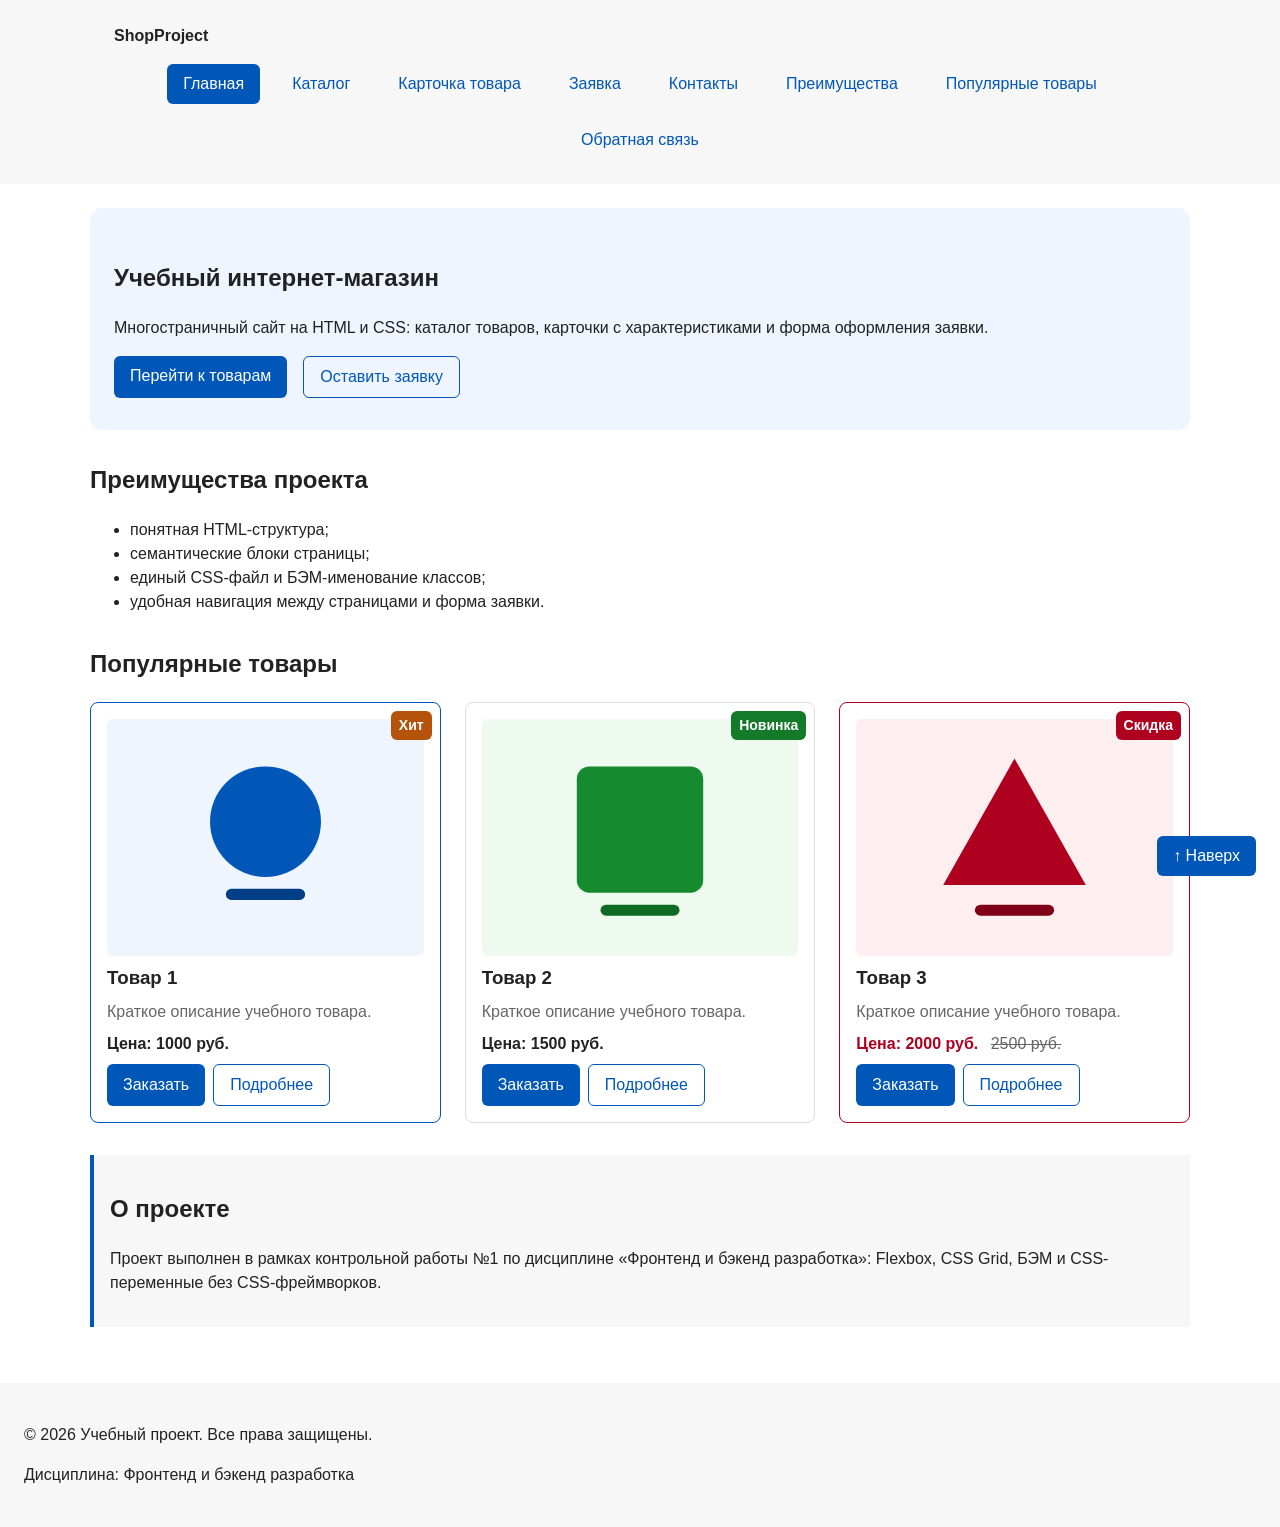
==== commit 63739ed4: "fix: prepare HTML CSS project for submission" ====
--- a/index.html
+++ b/index.html
@@ -21,6 +21,12 @@
             <a class="site-nav__link" href="catalog.html">Каталог</a>
           </li>
           <li class="site-nav__item">
+            <a class="site-nav__link" href="product.html">Карточка товара</a>
+          </li>
+          <li class="site-nav__item">
+            <a class="site-nav__link" href="order.html">Заявка</a>
+          </li>
+          <li class="site-nav__item">
             <a class="site-nav__link" href="contacts.html">Контакты</a>
           </li>
           <li class="site-nav__item">
@@ -41,11 +47,13 @@
     <section class="hero">
       <h1 class="hero__title">Учебный интернет-магазин</h1>
       <p class="hero__text">
-        Это стартовая страница учебного frontend-проекта.
-        В дальнейшем на её основе будет разработан многостраничный сайт
-        интернет-магазина или каталога услуг.
+        Многостраничный сайт на HTML и CSS: каталог товаров, карточки
+        с характеристиками и форма оформления заявки.
       </p>
-      <a class="button button--primary hero__button" href="#popular">Перейти к товарам</a>
+      <div class="hero__actions">
+        <a class="button button--primary" href="#popular">Перейти к товарам</a>
+        <a class="button button--secondary" href="order.html">Оставить заявку</a>
+      </div>
     </section>
 
     <section class="section" id="advantages">
@@ -53,8 +61,8 @@
       <ul class="advantages-list">
         <li class="advantages-list__item">понятная HTML-структура;</li>
         <li class="advantages-list__item">семантические блоки страницы;</li>
-        <li class="advantages-list__item">подключение внешнего CSS-файла;</li>
-        <li class="advantages-list__item">подготовка к разработке многостраничного сайта.</li>
+        <li class="advantages-list__item">единый CSS-файл и БЭМ-именование классов;</li>
+        <li class="advantages-list__item">удобная навигация между страницами и форма заявки.</li>
       </ul>
     </section>
 
@@ -62,38 +70,53 @@
       <h2 class="section__title">Популярные товары</h2>
       <div class="products-grid">
         <article class="product-card product-card--featured">
+          <span class="product-card__badge product-card__badge--hit">Хит</span>
+          <img class="product-card__image" src="images/product-1.svg" alt="Товар 1" width="400" height="300">
           <h3 class="product-card__title">Товар 1</h3>
           <p class="product-card__description">Краткое описание учебного товара.</p>
           <p class="product-card__price">Цена: 1000 руб.</p>
-          <button class="button button--primary product-card__button" type="button" data-product="Товар 1">
-            Заказать
-          </button>
+          <div class="product-card__actions">
+            <button class="button button--primary product-card__button" type="button" data-product="Товар 1">
+              Заказать
+            </button>
+            <a class="button button--secondary product-card__link" href="product.html">Подробнее</a>
+          </div>
         </article>
         <article class="product-card">
+          <span class="product-card__badge product-card__badge--new">Новинка</span>
+          <img class="product-card__image" src="images/product-2.svg" alt="Товар 2" width="400" height="300">
           <h3 class="product-card__title">Товар 2</h3>
           <p class="product-card__description">Краткое описание учебного товара.</p>
           <p class="product-card__price">Цена: 1500 руб.</p>
-          <button class="button button--primary product-card__button" type="button" data-product="Товар 2">
-            Заказать
-          </button>
+          <div class="product-card__actions">
+            <button class="button button--primary product-card__button" type="button" data-product="Товар 2">
+              Заказать
+            </button>
+            <a class="button button--secondary product-card__link" href="product.html">Подробнее</a>
+          </div>
         </article>
-        <article class="product-card">
+        <article class="product-card product-card--discount">
+          <span class="product-card__badge product-card__badge--sale">Скидка</span>
+          <img class="product-card__image" src="images/product-3.svg" alt="Товар 3" width="400" height="300">
           <h3 class="product-card__title">Товар 3</h3>
           <p class="product-card__description">Краткое описание учебного товара.</p>
-          <p class="product-card__price">Цена: 2000 руб.</p>
-          <button class="button button--primary product-card__button" type="button" data-product="Товар 3">
-            Заказать
-          </button>
+          <p class="product-card__price">Цена: 2000 руб. <span class="product-card__price-old">2500 руб.</span></p>
+          <div class="product-card__actions">
+            <button class="button button--primary product-card__button" type="button" data-product="Товар 3">
+              Заказать
+            </button>
+            <a class="button button--secondary product-card__link" href="product.html">Подробнее</a>
+          </div>
         </article>
       </div>
     </section>
 
     <aside class="aside-info">
-      <h2 class="aside-info__title">Информация для студентов</h2>
+      <h2 class="aside-info__title">О проекте</h2>
       <p class="aside-info__text">
-        На следующих практических занятиях этот проект будет расширяться:
-        появятся формы, модальное окно, дополнительные страницы, Flex/Grid,
-        БЭМ-структура и адаптивная версия сайта.
+        Проект выполнен в рамках контрольной работы №1 по дисциплине
+        «Фронтенд и бэкенд разработка»: Flexbox, CSS Grid, БЭМ и CSS-переменные
+        без CSS-фреймворков.
       </p>
     </aside>
   </main>
@@ -102,6 +125,8 @@
     <p class="site-footer__text">&copy; 2026 Учебный проект. Все права защищены.</p>
     <p class="site-footer__text">Дисциплина: Фронтенд и бэкенд разработка</p>
   </footer>
+
+  <a class="to-top" href="#">&uarr; Наверх</a>
 
   <dialog class="order-dialog" id="order-dialog" aria-labelledby="order-dialog-title">
     <h2 class="order-dialog__title" id="order-dialog-title">Оформление заявки</h2>
--- a/css/style.css
+++ b/css/style.css
@@ -12,8 +12,9 @@
   --color-surface: #f7f7f7;
   --color-surface-accent: #eef5ff;
   --color-danger: #b00020;
-  --color-success: #168a2f;
+  --color-success: #137a29;
   --color-success-bg: #eefaf0;
+  --color-hit: #b45309;
   --color-white: #ffffff;
 
   /* Отступы */
@@ -30,6 +31,11 @@
 
   /* Размеры */
   --container-width: 1100px;
+
+  /* Слои (z-index) */
+  --z-badge: 5;
+  --z-sticky: 10;
+  --z-fixed: 50;
 }
 
 /* ===============================
@@ -49,6 +55,11 @@
   line-height: 1.5;
   color: var(--color-text);
   background-color: var(--color-bg);
+}
+
+img {
+  max-width: 100%;
+  height: auto;
 }
 
 a {
@@ -213,6 +224,12 @@
   border-radius: var(--radius-lg);
 }
 
+.hero__actions {
+  display: flex;
+  flex-wrap: wrap;
+  gap: var(--space-md);
+}
+
 /* Блок section */
 .section {
   max-width: var(--container-width);
@@ -230,8 +247,10 @@
   gap: var(--space-lg);
 }
 
-/* Блок product-card */
+/* Блок product-card.
+   position: relative делает карточку контейнером для абсолютного бейджа. */
 .product-card {
+  position: relative;
   display: flex;
   flex-direction: column;
   gap: var(--space-sm);
@@ -253,6 +272,12 @@
   border-color: var(--color-danger);
 }
 
+.product-card__image {
+  display: block;
+  width: 100%;
+  border-radius: var(--radius-sm);
+}
+
 .product-card__title {
   margin: 0;
   color: var(--color-text);
@@ -272,10 +297,43 @@
   color: var(--color-danger);
 }
 
-.product-card__button,
-.product-card__link {
+.product-card__price-old {
+  margin-left: var(--space-sm);
+  font-weight: 400;
+  color: var(--color-muted);
+  text-decoration: line-through;
+}
+
+.product-card__actions {
+  display: flex;
+  flex-wrap: wrap;
+  gap: var(--space-sm);
   margin-top: auto;
-  align-self: flex-start;
+}
+
+/* Бейдж: position: absolute внутри карточки */
+.product-card__badge {
+  position: absolute;
+  top: var(--space-sm);
+  right: var(--space-sm);
+  z-index: var(--z-badge);
+  padding: var(--space-xs) var(--space-sm);
+  border-radius: var(--radius-sm);
+  font-size: 14px;
+  font-weight: 700;
+  color: var(--color-white);
+}
+
+.product-card__badge--hit {
+  background-color: var(--color-hit);
+}
+
+.product-card__badge--new {
+  background-color: var(--color-success);
+}
+
+.product-card__badge--sale {
+  background-color: var(--color-danger);
 }
 
 /* Блок aside-info */
@@ -297,9 +355,14 @@
   gap: var(--space-lg);
 }
 
-/* Блок catalog-filters */
+/* Блок catalog-filters.
+   position: sticky удерживает фильтры на экране при прокрутке каталога. */
 .catalog-filters {
   grid-area: filters;
+  position: sticky;
+  top: var(--space-md);
+  z-index: var(--z-sticky);
+  align-self: start;
   padding: var(--space-md);
   border: 1px solid var(--color-border);
   border-radius: var(--radius-md);
@@ -347,6 +410,107 @@
   border: 1px solid var(--color-border);
   border-radius: var(--radius-sm);
   font: inherit;
+}
+
+/* Блок product-detail (страница товара: изображение + информация) */
+.product-detail {
+  max-width: var(--container-width);
+  margin: 0 auto var(--space-xl);
+  display: grid;
+  grid-template-columns: 1fr 1fr;
+  gap: var(--space-xl);
+}
+
+.product-detail__image {
+  display: block;
+  width: 100%;
+  border: 1px solid var(--color-border);
+  border-radius: var(--radius-md);
+}
+
+.product-detail__title {
+  margin-top: 0;
+}
+
+.product-detail__price {
+  margin: var(--space-md) 0;
+  font-size: 28px;
+  font-weight: 700;
+}
+
+.product-detail__actions {
+  display: flex;
+  flex-wrap: wrap;
+  gap: var(--space-md);
+}
+
+/* Блок product-table (таблица характеристик) */
+.product-table {
+  width: 100%;
+  border-collapse: collapse;
+}
+
+.product-table__caption {
+  margin-bottom: var(--space-sm);
+  font-weight: 700;
+  text-align: left;
+}
+
+.product-table__head-cell {
+  padding: var(--space-sm) var(--space-md);
+  border: 1px solid var(--color-border);
+  text-align: left;
+  color: var(--color-white);
+  background-color: var(--color-primary);
+}
+
+.product-table__row-head,
+.product-table__cell {
+  padding: var(--space-sm) var(--space-md);
+  border: 1px solid var(--color-border);
+  text-align: left;
+}
+
+.product-table__row-head {
+  width: 40%;
+  background-color: var(--color-surface);
+}
+
+.product-table__row:hover .product-table__row-head,
+.product-table__row:hover .product-table__cell {
+  background-color: var(--color-surface-accent);
+}
+
+/* Блок contact-list */
+.contact-list {
+  padding-left: var(--space-lg);
+}
+
+.contact-list__item {
+  margin-bottom: var(--space-xs);
+}
+
+/* Блок to-top: кнопка «Наверх», position: fixed */
+.to-top {
+  position: fixed;
+  right: var(--space-lg);
+  bottom: var(--space-lg);
+  z-index: var(--z-fixed);
+  padding: var(--space-sm) var(--space-md);
+  color: var(--color-white);
+  background-color: var(--color-primary);
+  border-radius: var(--radius-sm);
+  text-decoration: none;
+}
+
+.to-top:hover {
+  color: var(--color-white);
+  background-color: var(--color-primary-dark);
+}
+
+.to-top:focus-visible {
+  outline: 2px solid var(--color-primary);
+  outline-offset: 3px;
 }
 
 /* ===============================
@@ -369,6 +533,12 @@
   margin-top: 0;
 }
 
+/* Блок order-page (страница заявки) */
+.order-page {
+  max-width: 640px;
+  margin: 0 auto var(--space-xl);
+}
+
 /* Блок order-form */
 .order-form__field {
   margin-bottom: var(--space-md);
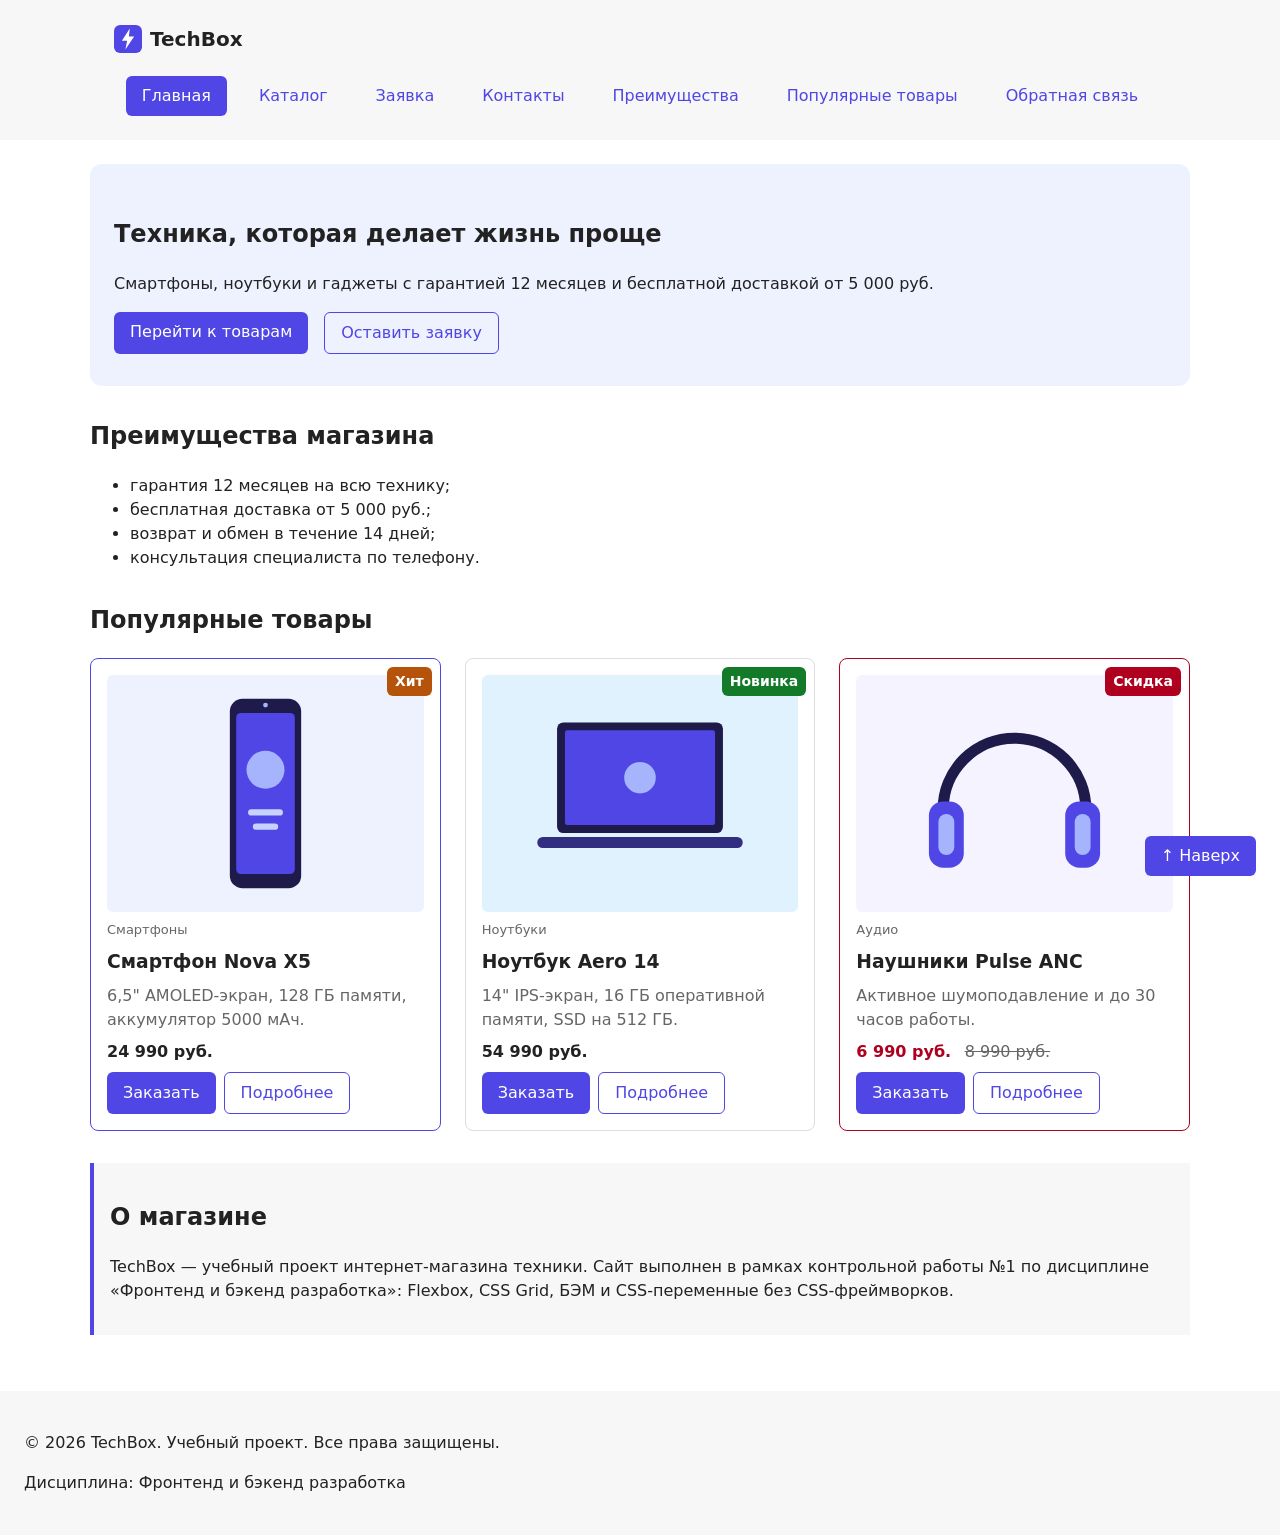
==== commit 74928ed9: "feat: add TechBox theme and product pages" ====
--- a/index.html
+++ b/index.html
@@ -3,15 +3,19 @@
 <head>
   <meta charset="UTF-8">
   <meta name="viewport" content="width=device-width, initial-scale=1.0">
-  <meta name="description" content="Учебный frontend-проект интернет-магазина.">
-  <title>Учебный интернет-магазин</title>
+  <meta name="description" content="TechBox — учебный интернет-магазин техники и гаджетов: смартфоны, ноутбуки, аудио и умные устройства.">
+  <title>TechBox — магазин техники и гаджетов</title>
+  <link rel="icon" href="images/logo.svg" type="image/svg+xml">
   <link rel="stylesheet" href="css/style.css">
   <script src="js/main.js" defer></script>
 </head>
 <body>
   <header class="site-header">
     <div class="site-header__inner">
-      <a class="site-header__logo" href="index.html">ShopProject</a>
+      <a class="site-header__logo" href="index.html">
+        <img class="site-header__logo-image" src="images/logo.svg" alt="" width="28" height="28">
+        TechBox
+      </a>
       <nav class="site-nav" aria-label="Основная навигация">
         <ul class="site-nav__list">
           <li class="site-nav__item">
@@ -19,9 +23,6 @@
           </li>
           <li class="site-nav__item">
             <a class="site-nav__link" href="catalog.html">Каталог</a>
-          </li>
-          <li class="site-nav__item">
-            <a class="site-nav__link" href="product.html">Карточка товара</a>
           </li>
           <li class="site-nav__item">
             <a class="site-nav__link" href="order.html">Заявка</a>
@@ -45,10 +46,10 @@
 
   <main class="page">
     <section class="hero">
-      <h1 class="hero__title">Учебный интернет-магазин</h1>
+      <h1 class="hero__title">Техника, которая делает жизнь проще</h1>
       <p class="hero__text">
-        Многостраничный сайт на HTML и CSS: каталог товаров, карточки
-        с характеристиками и форма оформления заявки.
+        Смартфоны, ноутбуки и гаджеты с гарантией 12 месяцев
+        и бесплатной доставкой от 5&nbsp;000 руб.
       </p>
       <div class="hero__actions">
         <a class="button button--primary" href="#popular">Перейти к товарам</a>
@@ -57,12 +58,12 @@
     </section>
 
     <section class="section" id="advantages">
-      <h2 class="section__title">Преимущества проекта</h2>
+      <h2 class="section__title">Преимущества магазина</h2>
       <ul class="advantages-list">
-        <li class="advantages-list__item">понятная HTML-структура;</li>
-        <li class="advantages-list__item">семантические блоки страницы;</li>
-        <li class="advantages-list__item">единый CSS-файл и БЭМ-именование классов;</li>
-        <li class="advantages-list__item">удобная навигация между страницами и форма заявки.</li>
+        <li class="advantages-list__item">гарантия 12 месяцев на всю технику;</li>
+        <li class="advantages-list__item">бесплатная доставка от 5&nbsp;000 руб.;</li>
+        <li class="advantages-list__item">возврат и обмен в течение 14 дней;</li>
+        <li class="advantages-list__item">консультация специалиста по телефону.</li>
       </ul>
     </section>
 
@@ -71,12 +72,13 @@
       <div class="products-grid">
         <article class="product-card product-card--featured">
           <span class="product-card__badge product-card__badge--hit">Хит</span>
-          <img class="product-card__image" src="images/product-1.svg" alt="Товар 1" width="400" height="300">
-          <h3 class="product-card__title">Товар 1</h3>
-          <p class="product-card__description">Краткое описание учебного товара.</p>
-          <p class="product-card__price">Цена: 1000 руб.</p>
+          <img class="product-card__image" src="images/product-1.svg" alt="Смартфон Nova X5" width="400" height="300">
+          <p class="product-card__category">Смартфоны</p>
+          <h3 class="product-card__title">Смартфон Nova X5</h3>
+          <p class="product-card__description">6,5" AMOLED-экран, 128 ГБ памяти, аккумулятор 5000 мАч.</p>
+          <p class="product-card__price">24&nbsp;990 руб.</p>
           <div class="product-card__actions">
-            <button class="button button--primary product-card__button" type="button" data-product="Товар 1">
+            <button class="button button--primary product-card__button" type="button" data-product="Смартфон Nova X5">
               Заказать
             </button>
             <a class="button button--secondary product-card__link" href="product.html">Подробнее</a>
@@ -84,45 +86,47 @@
         </article>
         <article class="product-card">
           <span class="product-card__badge product-card__badge--new">Новинка</span>
-          <img class="product-card__image" src="images/product-2.svg" alt="Товар 2" width="400" height="300">
-          <h3 class="product-card__title">Товар 2</h3>
-          <p class="product-card__description">Краткое описание учебного товара.</p>
-          <p class="product-card__price">Цена: 1500 руб.</p>
+          <img class="product-card__image" src="images/product-2.svg" alt="Ноутбук Aero 14" width="400" height="300">
+          <p class="product-card__category">Ноутбуки</p>
+          <h3 class="product-card__title">Ноутбук Aero 14</h3>
+          <p class="product-card__description">14" IPS-экран, 16 ГБ оперативной памяти, SSD на 512 ГБ.</p>
+          <p class="product-card__price">54&nbsp;990 руб.</p>
           <div class="product-card__actions">
-            <button class="button button--primary product-card__button" type="button" data-product="Товар 2">
+            <button class="button button--primary product-card__button" type="button" data-product="Ноутбук Aero 14">
               Заказать
             </button>
-            <a class="button button--secondary product-card__link" href="product.html">Подробнее</a>
+            <a class="button button--secondary product-card__link" href="product-2.html">Подробнее</a>
           </div>
         </article>
         <article class="product-card product-card--discount">
           <span class="product-card__badge product-card__badge--sale">Скидка</span>
-          <img class="product-card__image" src="images/product-3.svg" alt="Товар 3" width="400" height="300">
-          <h3 class="product-card__title">Товар 3</h3>
-          <p class="product-card__description">Краткое описание учебного товара.</p>
-          <p class="product-card__price">Цена: 2000 руб. <span class="product-card__price-old">2500 руб.</span></p>
+          <img class="product-card__image" src="images/product-3.svg" alt="Наушники Pulse ANC" width="400" height="300">
+          <p class="product-card__category">Аудио</p>
+          <h3 class="product-card__title">Наушники Pulse ANC</h3>
+          <p class="product-card__description">Активное шумоподавление и до 30 часов работы.</p>
+          <p class="product-card__price">6&nbsp;990 руб. <span class="product-card__price-old">8&nbsp;990 руб.</span></p>
           <div class="product-card__actions">
-            <button class="button button--primary product-card__button" type="button" data-product="Товар 3">
+            <button class="button button--primary product-card__button" type="button" data-product="Наушники Pulse ANC">
               Заказать
             </button>
-            <a class="button button--secondary product-card__link" href="product.html">Подробнее</a>
+            <a class="button button--secondary product-card__link" href="product-3.html">Подробнее</a>
           </div>
         </article>
       </div>
     </section>
 
     <aside class="aside-info">
-      <h2 class="aside-info__title">О проекте</h2>
+      <h2 class="aside-info__title">О магазине</h2>
       <p class="aside-info__text">
-        Проект выполнен в рамках контрольной работы №1 по дисциплине
-        «Фронтенд и бэкенд разработка»: Flexbox, CSS Grid, БЭМ и CSS-переменные
-        без CSS-фреймворков.
+        TechBox — учебный проект интернет-магазина техники. Сайт выполнен
+        в рамках контрольной работы №1 по дисциплине «Фронтенд и бэкенд разработка»:
+        Flexbox, CSS Grid, БЭМ и CSS-переменные без CSS-фреймворков.
       </p>
     </aside>
   </main>
 
   <footer class="site-footer" id="contacts">
-    <p class="site-footer__text">&copy; 2026 Учебный проект. Все права защищены.</p>
+    <p class="site-footer__text">&copy; 2026 TechBox. Учебный проект. Все права защищены.</p>
     <p class="site-footer__text">Дисциплина: Фронтенд и бэкенд разработка</p>
   </footer>
 
@@ -135,54 +139,26 @@
 
       <div class="order-form__field">
         <label class="order-form__label" for="order-name">Имя</label>
-        <input
-          class="order-form__input"
-          id="order-name"
-          name="name"
-          type="text"
-          placeholder="Введите ваше имя"
-          minlength="2"
-          autocomplete="given-name"
-          required
-        >
+        <input class="order-form__input" id="order-name" name="name" type="text"
+          placeholder="Введите ваше имя" minlength="2" autocomplete="given-name" required>
       </div>
 
       <div class="order-form__field">
         <label class="order-form__label" for="order-email">E-mail</label>
-        <input
-          class="order-form__input"
-          id="order-email"
-          name="email"
-          type="email"
-          placeholder="example@mail.ru"
-          autocomplete="email"
-          required
-        >
+        <input class="order-form__input" id="order-email" name="email" type="email"
+          placeholder="example@mail.ru" autocomplete="email" required>
       </div>
 
       <div class="order-form__field">
         <label class="order-form__label" for="order-phone">Телефон</label>
-        <input
-          class="order-form__input"
-          id="order-phone"
-          name="phone"
-          type="tel"
-          inputmode="tel"
-          placeholder="+7 (900) 000-00-00"
-          pattern="^\+7 \(\d{3}\) \d{3}-\d{2}-\d{2}$"
-          required
-        >
+        <input class="order-form__input" id="order-phone" name="phone" type="tel" inputmode="tel"
+          placeholder="+7 (900) 000-00-00" pattern="^\+7 \(\d{3}\) \d{3}-\d{2}-\d{2}$" required>
         <small class="order-form__hint">Формат: +7 (900) 000-00-00</small>
       </div>
 
       <div class="order-form__field">
         <label class="order-form__label" for="order-date">Дата связи</label>
-        <input
-          class="order-form__input"
-          id="order-date"
-          name="date"
-          type="date"
-        >
+        <input class="order-form__input" id="order-date" name="date" type="date">
       </div>
 
       <div class="order-form__field">
@@ -197,24 +173,13 @@
 
       <div class="order-form__field">
         <label class="order-form__label" for="order-comment">Комментарий</label>
-        <textarea
-          class="order-form__textarea"
-          id="order-comment"
-          name="comment"
-          rows="4"
-          placeholder="Укажите дополнительную информацию"
-        ></textarea>
+        <textarea class="order-form__textarea" id="order-comment" name="comment" rows="4"
+          placeholder="Укажите дополнительную информацию"></textarea>
       </div>
 
       <div class="order-form__field order-form__field--checkbox">
         <label class="order-form__label" for="order-agreement">
-          <input
-            class="order-form__checkbox"
-            id="order-agreement"
-            name="agreement"
-            type="checkbox"
-            required
-          >
+          <input class="order-form__checkbox" id="order-agreement" name="agreement" type="checkbox" required>
           Я согласен на обработку данных
         </label>
       </div>
--- a/css/style.css
+++ b/css/style.css
@@ -6,11 +6,11 @@
   --color-bg: #ffffff;
   --color-text: #222222;
   --color-muted: #666666;
-  --color-primary: #0057b8;
-  --color-primary-dark: #003f86;
+  --color-primary: #4f46e5;
+  --color-primary-dark: #3730a3;
   --color-border: #dddddd;
   --color-surface: #f7f7f7;
-  --color-surface-accent: #eef5ff;
+  --color-surface-accent: #eef2ff;
   --color-danger: #b00020;
   --color-success: #137a29;
   --color-success-bg: #eefaf0;
@@ -32,6 +32,9 @@
   /* Размеры */
   --container-width: 1100px;
 
+  /* Шрифт */
+  --font-family-base: system-ui, -apple-system, "Segoe UI", Roboto, Arial, sans-serif;
+
   /* Слои (z-index) */
   --z-badge: 5;
   --z-sticky: 10;
@@ -51,7 +54,7 @@
 
 body {
   margin: 0;
-  font-family: Arial, sans-serif;
+  font-family: var(--font-family-base);
   line-height: 1.5;
   color: var(--color-text);
   background-color: var(--color-bg);
@@ -164,9 +167,17 @@
 }
 
 .site-header__logo {
+  display: inline-flex;
+  align-items: center;
+  gap: var(--space-sm);
+  font-size: 20px;
   font-weight: 700;
   color: var(--color-text);
   text-decoration: none;
+}
+
+.site-header__logo-image {
+  display: block;
 }
 
 /* Блок site-nav */
@@ -278,6 +289,12 @@
   border-radius: var(--radius-sm);
 }
 
+.product-card__category {
+  margin: 0;
+  font-size: 13px;
+  color: var(--color-muted);
+}
+
 .product-card__title {
   margin: 0;
   color: var(--color-text);
@@ -428,6 +445,12 @@
   border-radius: var(--radius-md);
 }
 
+.product-detail__category {
+  margin: 0 0 var(--space-xs);
+  font-size: 14px;
+  color: var(--color-muted);
+}
+
 .product-detail__title {
   margin-top: 0;
 }
@@ -436,6 +459,14 @@
   margin: var(--space-md) 0;
   font-size: 28px;
   font-weight: 700;
+}
+
+.product-detail__price-old {
+  margin-left: var(--space-sm);
+  font-size: 20px;
+  font-weight: 400;
+  color: var(--color-muted);
+  text-decoration: line-through;
 }
 
 .product-detail__actions {
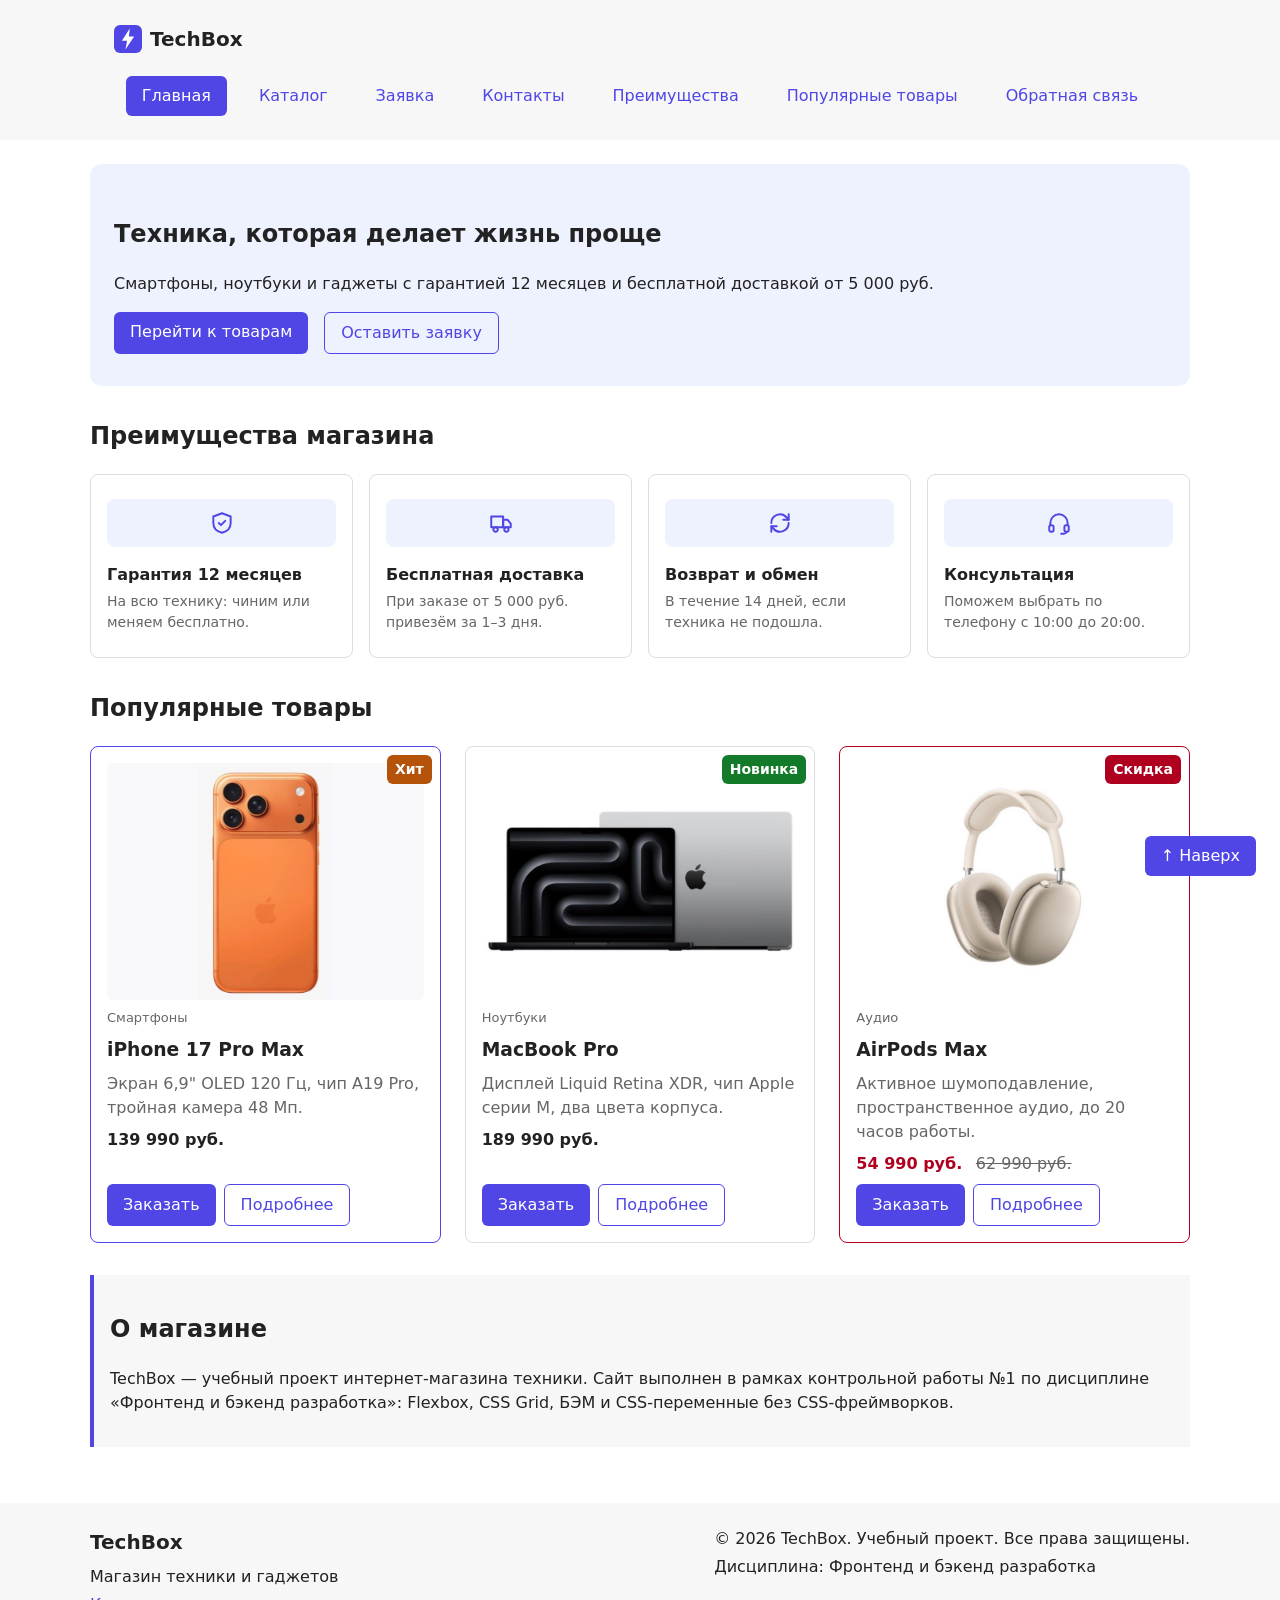
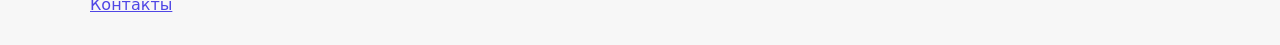
==== commit c6aab962: "feat: add real product photos, advantages block, breadcrumbs and contacts map" ====
--- a/index.html
+++ b/index.html
@@ -49,7 +49,7 @@
       <h1 class="hero__title">Техника, которая делает жизнь проще</h1>
       <p class="hero__text">
         Смартфоны, ноутбуки и гаджеты с гарантией 12 месяцев
-        и бесплатной доставкой от 5&nbsp;000 руб.
+        и бесплатной доставкой от 5&nbsp;000&nbsp;руб.
       </p>
       <div class="hero__actions">
         <a class="button button--primary" href="#popular">Перейти к товарам</a>
@@ -60,10 +60,34 @@
     <section class="section" id="advantages">
       <h2 class="section__title">Преимущества магазина</h2>
       <ul class="advantages-list">
-        <li class="advantages-list__item">гарантия 12 месяцев на всю технику;</li>
-        <li class="advantages-list__item">бесплатная доставка от 5&nbsp;000 руб.;</li>
-        <li class="advantages-list__item">возврат и обмен в течение 14 дней;</li>
-        <li class="advantages-list__item">консультация специалиста по телефону.</li>
+        <li class="advantages-list__item">
+          <span class="advantages-list__icon">
+            <svg class="advantages-list__icon-image" width="26" height="26" viewBox="0 0 24 24" fill="none" stroke="currentColor" stroke-width="1.8" stroke-linecap="round" stroke-linejoin="round" aria-hidden="true"><path d="M12 3 4 6v6c0 4.5 3.2 7.8 8 9 4.8-1.2 8-4.5 8-9V6l-8-3z"/><path d="m9 12 2 2 4-4"/></svg>
+          </span>
+          <h3 class="advantages-list__title">Гарантия 12 месяцев</h3>
+          <p class="advantages-list__text">На всю технику: чиним или меняем бесплатно.</p>
+        </li>
+        <li class="advantages-list__item">
+          <span class="advantages-list__icon">
+            <svg class="advantages-list__icon-image" width="26" height="26" viewBox="0 0 24 24" fill="none" stroke="currentColor" stroke-width="1.8" stroke-linecap="round" stroke-linejoin="round" aria-hidden="true"><path d="M3 6h11v10H3z"/><path d="M14 9h4l3 3.5V16h-7z"/><circle cx="7" cy="18" r="2"/><circle cx="17" cy="18" r="2"/></svg>
+          </span>
+          <h3 class="advantages-list__title">Бесплатная доставка</h3>
+          <p class="advantages-list__text">При заказе от 5&nbsp;000&nbsp;руб. привезём за 1–3 дня.</p>
+        </li>
+        <li class="advantages-list__item">
+          <span class="advantages-list__icon">
+            <svg class="advantages-list__icon-image" width="26" height="26" viewBox="0 0 24 24" fill="none" stroke="currentColor" stroke-width="1.8" stroke-linecap="round" stroke-linejoin="round" aria-hidden="true"><path d="M4 12a8 8 0 0 1 14-5.3L20 9"/><path d="M20 4v5h-5"/><path d="M20 12a8 8 0 0 1-14 5.3L4 15"/><path d="M4 20v-5h5"/></svg>
+          </span>
+          <h3 class="advantages-list__title">Возврат и обмен</h3>
+          <p class="advantages-list__text">В течение 14 дней, если техника не подошла.</p>
+        </li>
+        <li class="advantages-list__item">
+          <span class="advantages-list__icon">
+            <svg class="advantages-list__icon-image" width="26" height="26" viewBox="0 0 24 24" fill="none" stroke="currentColor" stroke-width="1.8" stroke-linecap="round" stroke-linejoin="round" aria-hidden="true"><path d="M4 14v-2a8 8 0 0 1 16 0v2"/><rect x="3" y="14" width="4" height="6" rx="1.5"/><rect x="17" y="14" width="4" height="6" rx="1.5"/><path d="M19 20c0 1.5-2 2-5 2"/></svg>
+          </span>
+          <h3 class="advantages-list__title">Консультация</h3>
+          <p class="advantages-list__text">Поможем выбрать по телефону с 10:00 до 20:00.</p>
+        </li>
       </ul>
     </section>
 
@@ -72,13 +96,13 @@
       <div class="products-grid">
         <article class="product-card product-card--featured">
           <span class="product-card__badge product-card__badge--hit">Хит</span>
-          <img class="product-card__image" src="images/product-1.svg" alt="Смартфон Nova X5" width="400" height="300">
+          <img class="product-card__image" src="images/product-1.jpg" alt="iPhone 17 Pro Max" width="400" height="300">
           <p class="product-card__category">Смартфоны</p>
-          <h3 class="product-card__title">Смартфон Nova X5</h3>
-          <p class="product-card__description">6,5" AMOLED-экран, 128 ГБ памяти, аккумулятор 5000 мАч.</p>
-          <p class="product-card__price">24&nbsp;990 руб.</p>
+          <h3 class="product-card__title">iPhone 17 Pro Max</h3>
+          <p class="product-card__description">Экран 6,9" OLED 120 Гц, чип A19 Pro, тройная камера 48 Мп.</p>
+          <p class="product-card__price">139&nbsp;990&nbsp;руб.</p>
           <div class="product-card__actions">
-            <button class="button button--primary product-card__button" type="button" data-product="Смартфон Nova X5">
+            <button class="button button--primary product-card__button" type="button" data-product="iPhone 17 Pro Max">
               Заказать
             </button>
             <a class="button button--secondary product-card__link" href="product.html">Подробнее</a>
@@ -86,13 +110,13 @@
         </article>
         <article class="product-card">
           <span class="product-card__badge product-card__badge--new">Новинка</span>
-          <img class="product-card__image" src="images/product-2.svg" alt="Ноутбук Aero 14" width="400" height="300">
+          <img class="product-card__image" src="images/product-2.jpg" alt="MacBook Pro" width="400" height="300">
           <p class="product-card__category">Ноутбуки</p>
-          <h3 class="product-card__title">Ноутбук Aero 14</h3>
-          <p class="product-card__description">14" IPS-экран, 16 ГБ оперативной памяти, SSD на 512 ГБ.</p>
-          <p class="product-card__price">54&nbsp;990 руб.</p>
+          <h3 class="product-card__title">MacBook Pro</h3>
+          <p class="product-card__description">Дисплей Liquid Retina XDR, чип Apple серии M, два цвета корпуса.</p>
+          <p class="product-card__price">189&nbsp;990&nbsp;руб.</p>
           <div class="product-card__actions">
-            <button class="button button--primary product-card__button" type="button" data-product="Ноутбук Aero 14">
+            <button class="button button--primary product-card__button" type="button" data-product="MacBook Pro">
               Заказать
             </button>
             <a class="button button--secondary product-card__link" href="product-2.html">Подробнее</a>
@@ -100,13 +124,13 @@
         </article>
         <article class="product-card product-card--discount">
           <span class="product-card__badge product-card__badge--sale">Скидка</span>
-          <img class="product-card__image" src="images/product-3.svg" alt="Наушники Pulse ANC" width="400" height="300">
+          <img class="product-card__image" src="images/product-3.jpg" alt="AirPods Max" width="400" height="300">
           <p class="product-card__category">Аудио</p>
-          <h3 class="product-card__title">Наушники Pulse ANC</h3>
-          <p class="product-card__description">Активное шумоподавление и до 30 часов работы.</p>
-          <p class="product-card__price">6&nbsp;990 руб. <span class="product-card__price-old">8&nbsp;990 руб.</span></p>
+          <h3 class="product-card__title">AirPods Max</h3>
+          <p class="product-card__description">Активное шумоподавление, пространственное аудио, до 20 часов работы.</p>
+          <p class="product-card__price">54&nbsp;990&nbsp;руб. <span class="product-card__price-old">62&nbsp;990&nbsp;руб.</span></p>
           <div class="product-card__actions">
-            <button class="button button--primary product-card__button" type="button" data-product="Наушники Pulse ANC">
+            <button class="button button--primary product-card__button" type="button" data-product="AirPods Max">
               Заказать
             </button>
             <a class="button button--secondary product-card__link" href="product-3.html">Подробнее</a>
@@ -126,8 +150,17 @@
   </main>
 
   <footer class="site-footer" id="contacts">
-    <p class="site-footer__text">&copy; 2026 TechBox. Учебный проект. Все права защищены.</p>
-    <p class="site-footer__text">Дисциплина: Фронтенд и бэкенд разработка</p>
+    <div class="site-footer__inner">
+      <div class="site-footer__info">
+        <p class="site-footer__title">TechBox</p>
+        <p class="site-footer__text">Магазин техники и гаджетов</p>
+        <p class="site-footer__text"><a class="site-footer__link" href="contacts.html">Контакты</a></p>
+      </div>
+      <div class="site-footer__copy">
+        <p class="site-footer__text">&copy; 2026 TechBox. Учебный проект. Все права защищены.</p>
+        <p class="site-footer__text">Дисциплина: Фронтенд и бэкенд разработка</p>
+      </div>
+    </div>
   </footer>
 
   <a class="to-top" href="#">&uarr; Наверх</a>
--- a/css/style.css
+++ b/css/style.css
@@ -83,10 +83,6 @@
   outline-offset: 4px;
 }
 
-[aria-invalid="true"] {
-  border-color: var(--color-danger);
-}
-
 /* ===============================
    3. Общие блоки интерфейса
    =============================== */
@@ -146,8 +142,8 @@
   color: var(--color-primary);
 }
 
-.breadcrumbs__current::before {
-  content: " / ";
+.breadcrumbs__separator {
+  margin: 0 var(--space-sm);
   color: var(--color-muted);
 }
 
@@ -226,6 +222,26 @@
   background-color: var(--color-surface);
 }
 
+.site-footer__inner {
+  display: flex;
+  flex-wrap: wrap;
+  justify-content: space-between;
+  gap: var(--space-lg);
+  max-width: var(--container-width);
+  margin: 0 auto;
+}
+
+.site-footer__title {
+  margin: 0 0 var(--space-sm);
+  font-size: 20px;
+  font-weight: 700;
+}
+
+.site-footer__text {
+  margin: 0 0 var(--space-xs);
+}
+
+
 /* Блок hero */
 .hero {
   max-width: var(--container-width);
@@ -249,6 +265,54 @@
 
 .section__title {
   margin-top: 0;
+}
+
+/* Блок advantages-list */
+.advantages-list {
+  display: grid;
+  grid-template-columns: repeat(4, 1fr);
+  gap: var(--space-md);
+  margin: 0;
+  padding: 0;
+  list-style: none;
+}
+
+.advantages-list__item {
+  padding: var(--space-lg) var(--space-md);
+  border: 1px solid var(--color-border);
+  border-radius: var(--radius-md);
+  background-color: var(--color-bg);
+}
+
+.advantages-list__item:hover {
+  border-color: var(--color-primary);
+}
+
+.advantages-list__icon {
+  display: flex;
+  align-items: center;
+  justify-content: center;
+  width: 100%;
+  height: 48px;
+  margin-bottom: var(--space-md);
+  border-radius: var(--radius-md);
+  color: var(--color-primary);
+  background-color: var(--color-surface-accent);
+}
+
+.advantages-list__icon-image {
+  display: block;
+}
+
+.advantages-list__title {
+  margin: 0 0 var(--space-xs);
+  font-size: 16px;
+}
+
+.advantages-list__text {
+  margin: 0;
+  font-size: 14px;
+  color: var(--color-muted);
 }
 
 /* Блок products-grid */
@@ -521,6 +585,16 @@
   margin-bottom: var(--space-xs);
 }
 
+/* Блок contact-map (карта на странице контактов) */
+.contact-map {
+  display: block;
+  width: 100%;
+  height: 400px;
+  border: 0;
+  border-radius: var(--radius-md);
+  background-color: var(--color-border);
+}
+
 /* Блок to-top: кнопка «Наверх», position: fixed */
 .to-top {
   position: fixed;
@@ -590,6 +664,11 @@
   font: inherit;
 }
 
+/* Поле с ошибкой: правило стоит после правил полей, иначе они перебьют красную рамку */
+[aria-invalid="true"] {
+  border-color: var(--color-danger);
+}
+
 .order-form__hint {
   display: block;
   margin-top: var(--space-xs);
